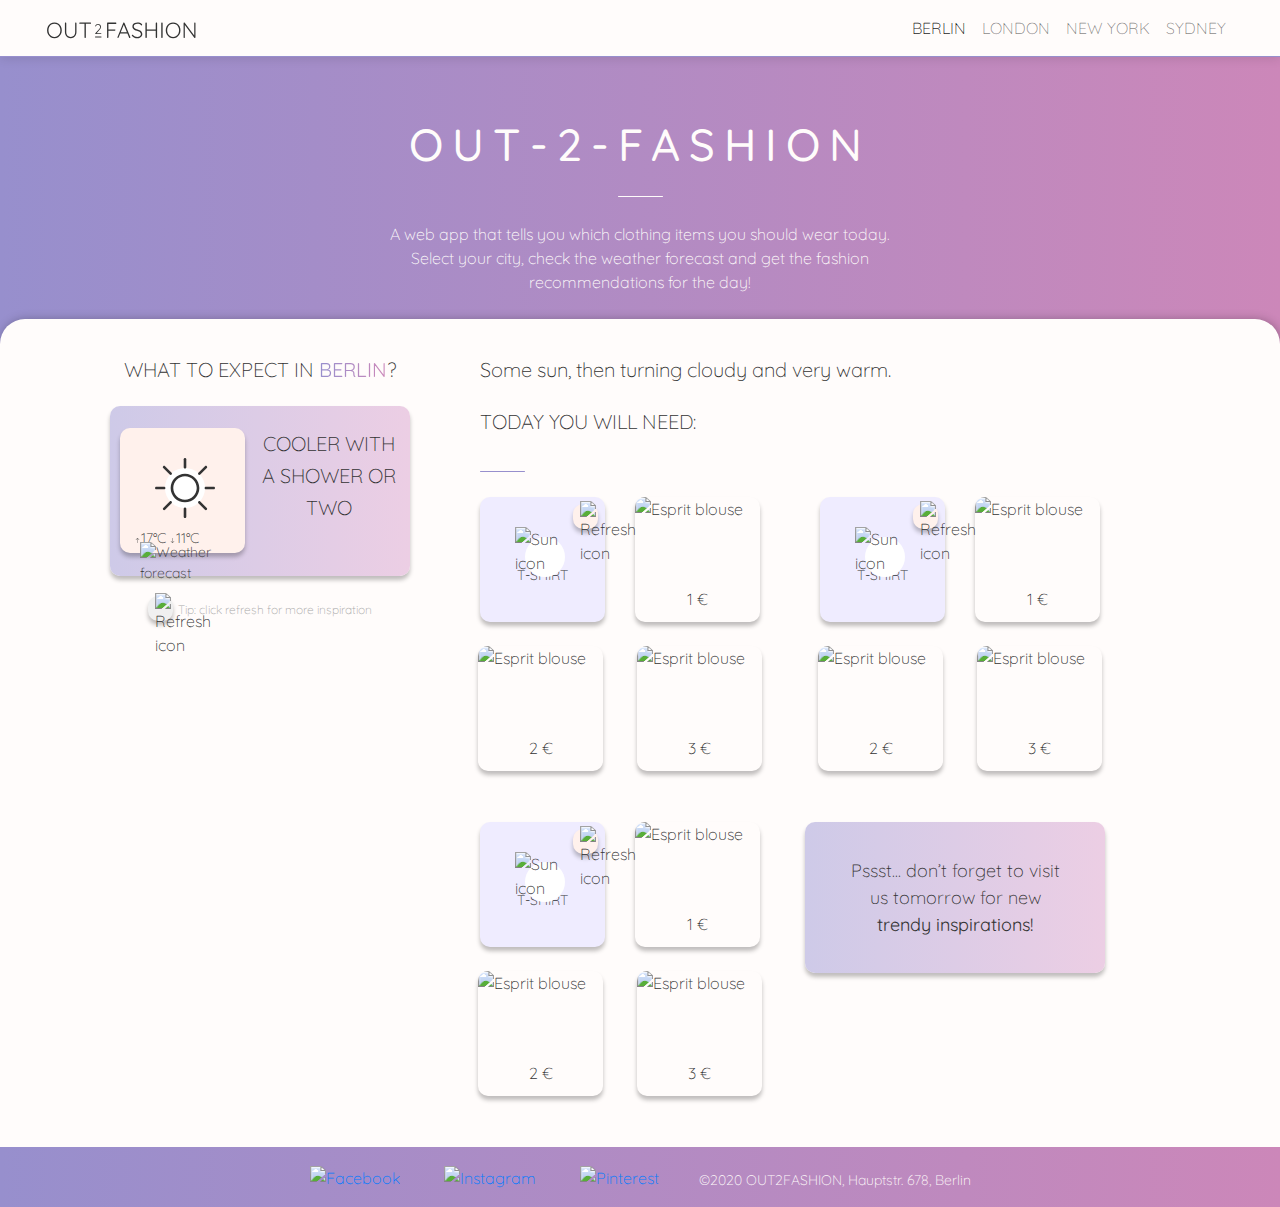
==== berlin.html @ 5ca4abe0 "Remove lines between recommended item boxes" ====
<!DOCTYPE html>
<html lang="en">

<head>
    <meta charset="UTF-8">
    <meta name="viewport" content="width=device-width, initial-scale=1.0">
    <meta http-equiv="X-UA-Compatible" content="ie=edge">

    <title>OUT2FASHION - Weather Clothing App</title>

    <link rel="stylesheet" href="https://stackpath.bootstrapcdn.com/bootstrap/4.4.1/css/bootstrap.min.css">
    <link href="assets/css/style.css" rel="stylesheet">

    <script src="https://ajax.googleapis.com/ajax/libs/jquery/3.4.1/jquery.min.js"></script>
    <script type="text/javascript" src="assets/js/search-api.js"></script>
</head>

<body>

<!-- Navigation -->
<nav class="navbar navbar-expand-lg navbar-light fixed-top" id="navbar">

    <a class="navbar-brand" href="index.html">
    <img src="assets/images/svg-logo.svg" alt="Logo image">
    </a>

    <button class="navbar-toggler" type="button" data-toggle="collapse" data-target="#navbarNav" aria-controls="navbarNav" aria-expanded="false" aria-label="Toggle navigation">
        <img src="assets/images/svg-burger-menu.svg" alt="Menu icon">
    </button>

    <div class="collapse navbar-collapse text-uppercase" id="navbarNav">
        <ul class="navbar-nav ml-auto">
            <li class="nav-item text-right active">
                <a class="nav-link" href="berlin.html">Berlin</a>
            </li>
            <li class="nav-item text-right">
                <a class="nav-link" href="#">London</a>
            </li>
            <li class="nav-item text-right">
                <a class="nav-link" href="#">New York</a>
            </li>
            <li class="nav-item text-right">
                <a class="nav-link" href="#">Sydney</a>
            </li>
        </ul>
    </div>

</nav>
<!-- Navigation -->

<!-- Header -->
<header class="container-fluid text-center" id="header">
    <div class="row">
        <div class="col header-content">
            <h1 id="header-title" class="text-uppercase">Out-2-Fashion</h1>
            <div class="line light">
            </div>
            <p class="header-paragraph">A web app that tells you which clothing items you should wear today. 
                Select your city, check the weather forecast and get the fashion recommendations for the day!
            </p>
        </div>
    </div>
  </header>
<!-- Header -->

<!-- Main content -->
<section class="container-fluid" id="section-content">
    <div class="container">
        <div class="row">


            <div class="col-lg-4" id="content-weather-summary">

                <div class="content-box">

                    <div class="content-row">
                        <h2 class="h2-heading text-uppercase text-center">What to expect in <span class="city-name">Berlin</span>?</h2>
                    </div>

                    <div class="content-row">
                        <div class="content-forecast radius shadow-main">
                            <div class="forecast-summary">

                                <div class="square weather forecast-square radius shadow-main">
                                
                                    <!-- weather icon content combined -->
                                    <div class="weather-icon">
                                        <div class="circle">
                                            <img src="assets/images/weather-icons/svg-icon-weather-sun.svg" class="weather-clothes-icon-hp icon-active" alt="Sun icon">
                                        </div>
                                    </div>
                                    <!--  -->

                                    <p class="forecast-text">
                                        <img src="assets/images/svg-icon-arrow-up.svg" class="arrow-icon" alt="Arrow up">
                                        <span class="max-temperature">17</span>°C
                                        <img src="assets/images/svg-icon-arrow-down.svg" class="arrow-icon" alt="Arrow down">
                                        <span class="min-temperature">11</span>°C
                                        <img src="assets/images/weather-icons/svg-icon-weather-rain.svg" class="supporting-weather-icon-img" alt="Weather forecast">
                                    </p>
                                </div>

                            </div>

                            <div class="forecast-title">
                                <h2 class="short-phrase h2-heading text-uppercase text-center">Cooler with a shower or two</h2>
                            </div>

                        </div>
                    </div>

                    <div class="content-row">
                        <div class="tip-div">
                            <div class="tip-box radius shadow-main float-left">
                                <img src="assets/images/svg-icon-refresh.svg" alt="Refresh icon" class="refresh-icon">
                            </div>
                            <p class="float-left">Tip: click refresh for more inspiration</p>
                        </div>
                    </div>

                </div>

            </div>





            <div class="col-lg-8" id="content-recommendations-clothes">
                <!-- intro -->
                <div class="content-row float-left class-ml-15">
                    <h2 class="long-phrase h2-heading">Some sun, then turning cloudy and very warm.</h2>
                    <h2 class="h2-heading text-uppercase">Today you will need:</h2>
                    <div class="line dark float-left">
                    </div>
                </div>


                    <div class="row float-left">
                        <div class="col-lg-6 column-1">

                            <!-- first recommendation item square -->
                            <div class="recommended-item-box class-mb-15">

                                <div class="content-row">

                                    <div class="square recommended-item-square radius shadow-main class-mr-15">
                                        <div class="clothes-icon">
                                            <div class="refresh-square radius shadow-main float-right">
                                                <img src="assets/images/svg-icon-refresh.svg" alt="Refresh icon" class="refresh-icon">
                                            </div>
                                            <div class="circle">
                                                <img src="assets/images/clothes-icons/svg-icon-clothes-tshirt.svg" class="weather-clothes-icon-hp icon-active" alt="Sun icon">
                                            </div>
                                        </div>
                                        <p class="item-text text-center">
                                            <span class="item-name text-uppercase">T-shirt</span>
                                        </p>
                                    </div>

                                    <div class="clothes-square class-ml-15">
                                        <img src="assets/images/img-clothes-hp-2-blouse.png"  class="square radius shadow-main" alt="Esprit blouse">
                                        <p class="price-hp text-center radius-small"><span class="price-tag">1 €</span></p>
                                    </div>

                                </div>

                                <div class="content-row">

                                    <div class="clothes-square class-mr-15">
                                        <img src="assets/images/img-clothes-hp-2-blouse.png"  class="square radius shadow-main" alt="Esprit blouse">
                                        <p class="price-hp text-center radius-small"><span class="price-tag">2 €</span></p>
                                    </div>

                                    <div class="clothes-square class-ml-15">
                                        <img src="assets/images/img-clothes-hp-2-blouse.png"  class="square radius shadow-main" alt="Esprit blouse">
                                        <p class="price-hp text-center radius-small"><span class="price-tag">3 €</span></p>
                                    </div>
                                    
                                </div>

                                <!-- <div class="content-row">
                                    <div class="line dark">
                                    </div>
                                </div> -->

                            </div>

                            <!-- second recommendation item square -->
                            <div class="recommended-item-box class-mb-15">

                                <div class="content-row">

                                    <div class="square recommended-item-square radius shadow-main class-mr-15">
                                        <div class="clothes-icon">
                                            <div class="refresh-square radius shadow-main float-right">
                                                <img src="assets/images/svg-icon-refresh.svg" alt="Refresh icon" class="refresh-icon">
                                            </div>
                                            <div class="circle">
                                                <img src="assets/images/clothes-icons/svg-icon-clothes-tshirt.svg" class="weather-clothes-icon-hp icon-active" alt="Sun icon">
                                            </div>
                                        </div>
                                        <p class="item-text text-center">
                                            <span class="item-name text-uppercase">T-shirt</span>
                                        </p>
                                    </div>

                                    <div class="clothes-square class-ml-15">
                                        <img src="assets/images/img-clothes-hp-2-blouse.png"  class="square radius shadow-main" alt="Esprit blouse">
                                        <p class="price-hp text-center radius-small"><span class="price-tag">1 €</span></p>
                                    </div>

                                </div>

                                <div class="content-row">

                                    <div class="clothes-square class-mr-15">
                                        <img src="assets/images/img-clothes-hp-2-blouse.png"  class="square radius shadow-main" alt="Esprit blouse">
                                        <p class="price-hp text-center radius-small"><span class="price-tag">2 €</span></p>
                                    </div>

                                    <div class="clothes-square class-ml-15">
                                        <img src="assets/images/img-clothes-hp-2-blouse.png"  class="square radius shadow-main" alt="Esprit blouse">
                                        <p class="price-hp text-center radius-small"><span class="price-tag">3 €</span></p>
                                    </div>
                                    
                                </div>

                                <!-- <div class="content-row">
                                    <div class="line dark">
                                    </div>
                                </div> -->
                                
                            </div>
                        </div>


                        <div class="col-lg-6 column-2">

                            <!-- third recommendation item square -->
                            <div class="recommended-item-box class-mb-15">

                                <div class="content-row">

                                    <div class="square recommended-item-square radius shadow-main class-mr-15">
                                        <div class="clothes-icon">
                                            <div class="refresh-square radius shadow-main float-right">
                                                <img src="assets/images/svg-icon-refresh.svg" alt="Refresh icon" class="refresh-icon">
                                            </div>
                                            <div class="circle">
                                                <img src="assets/images/clothes-icons/svg-icon-clothes-tshirt.svg" class="weather-clothes-icon-hp icon-active" alt="Sun icon">
                                            </div>
                                        </div>
                                        <p class="item-text text-center">
                                            <span class="item-name text-uppercase">T-shirt</span>
                                        </p>
                                    </div>

                                    <div class="clothes-square class-ml-15">
                                        <img src="assets/images/img-clothes-hp-2-blouse.png"  class="square radius shadow-main" alt="Esprit blouse">
                                        <p class="price-hp text-center radius-small"><span class="price-tag">1 €</span></p>
                                    </div>

                                </div>

                                <div class="content-row">

                                    <div class="clothes-square class-mr-15">
                                        <img src="assets/images/img-clothes-hp-2-blouse.png"  class="square radius shadow-main" alt="Esprit blouse">
                                        <p class="price-hp text-center radius-small"><span class="price-tag">2 €</span></p>
                                    </div>

                                    <div class="clothes-square class-ml-15">
                                        <img src="assets/images/img-clothes-hp-2-blouse.png"  class="square radius shadow-main" alt="Esprit blouse">
                                        <p class="price-hp text-center radius-small"><span class="price-tag">3 €</span></p>
                                    </div>
                                    
                                </div>

                                <!-- <div class="content-row">
                                    <div class="line dark">
                                    </div>
                                </div> -->
                                
                            </div>

                            <!-- last element -->
                            <div class="last-box shadow-main radius">
                                <p class="text-center">Pssst... don’t forget to visit us tomorrow for new <span class="regular-weight">trendy inspirations!</span></p>
                            </div>
                        </div>
                    </div>


            </div>
        </div>
    </div>
</section>
<!-- Main content -->



<!-- Footer -->
<footer>
    <div id="footer-content">
        <div class="social-icons">
            <a href="https://www.facebook.com" target="_blank">
                <img src="assets/images/social-icons/svg-icon-facebook.svg" alt="Facebook">
            </a>
            <a href="https://www.instagram.com" target="_blank">
                <img src="assets/images/social-icons/svg-icon-instagram.svg" alt="Instagram">
            </a>
            <a href="https://www.pinterest.com" target="_blank">
                <img src="assets/images/social-icons/svg-icon-pinterest.svg" alt="Pinterest">
            </a>
        </div>
        <div class="copyrights">
            <p>
            ©2020 OUT2FASHION, Hauptstr. 678, Berlin
            </p>
        </div>
    </div>
</footer>
<!-- Footer -->








<!-- Bootstrap JavaScript -->
<script src="https://code.jquery.com/jquery-3.4.1.slim.min.js"></script>
<script src="https://cdnjs.cloudflare.com/ajax/libs/popper.js/1.16.0/umd/popper.min.js"></script>
<script src="https://stackpath.bootstrapcdn.com/bootstrap/4.4.1/js/bootstrap.min.js"></script>
<script src="assets/js/script.js"></script>

</body>
</html>
---- assets/css/style.css ----
@import url('https://fonts.googleapis.com/css2?family=Quicksand:wght@300;400&display=swap');

body {
    font-family: "Quicksand", sans-serif;
    font-size: 16px;
    font-weight: 300;
    color: #333333;

    /* help from https://cssgradient.io/ */
    background: rgb(151, 143, 205);
    background: linear-gradient(90deg, rgba(151,143,205,1) 0%, rgba(204,135,185,1) 100%);
}




/* Navigation */
#navbar {
    background-color: #FFFCFB;
    border-bottom: 1px solid #978FCD;
    box-shadow: 0px 2px 10px rgba(0, 0, 0, 0.1);
}

#navbarNav {
    padding: 0;
    padding-right: 30px;
    background-color: #FFFCFB;
}

.navbar-brand {
    padding: 0;
    margin-left: 30px;
}

.navbar-toggler {
    border: none;
    padding: 0;
    margin-right: 30px;
}

@media (max-width: 991px) {
    .navbar-toggler {
        margin-right: 25px;
    }
    .navbar-brand {
        margin-left: 25px;
    }
    #content-recommendations-preview {
        margin-bottom: 30px;
    }
}

/* Navigation */



/* Header */

.header-content {
    margin-top: 13vh;
}

#header-title {
    font-family: "Quicksand", sans-serif;
    font-size: 45px;
    letter-spacing: 9px;
    color: #FFFCFB;
}

.header-paragraph {
    color: #FFFCFB;
    max-width: 500px;
    display: block;
    padding-bottom: 25px;
    margin: 0 auto;
}

#search-api-form {
    margin-top: 40px;
}

#search-label {
    font-size: 14px;
    width: 220px;
    background-color: #FFF1EC;
    padding: 12px 18px;
    border: 1px solid #978FCD;
    /* border-top-left-radius: 3px;
    border-bottom-left-radius: 3px; */
    border-radius: 3px 0 0 3px;
    max-height: 45px;
}

#search-api {
    /* remove space between 2 inline elements */
    display: inline-block;
    margin-left: -6px;

    border: 1px solid #978FCD;
    border-radius: 0 3px 3px 0;
    height: 45px;
    width: 360px;
    padding-left: 15px;
    outline: none;

    color: #333333;
    font-size: 14px;
    font-weight: 300;

    /* sort the uneven structure!! */
}

#search-api::placeholder {
    font-weight: 300;
    font-size: 14px;
    color: #9C9C9C;
}

/* after JS */
.loader {
    margin: 16px auto;
    width: 40px;
    height: 40px;
    background-image: url("../images/svg-loader.svg");
}

/* Header */





/* Main content */

#section-content {
    background-color: #FFFCFB;
    box-shadow: 1px 0px 10px rgba(0, 0, 0, 0.25);
    border-radius: 25px 25px 0px 0px;
}

.content-box {
    margin-top: 35px;
}

.content-row {
    width: fit-content;
    margin: 0 auto;
}

.class-ml-15 {
    margin-left: 15px;
}

.class-mr-15 {
    margin-right: 15px;
}

.class-mb-15 {
    margin-bottom: 15px;
}

.class-mt-15 {
    margin-top: 15px;
}


/* Shortcuts */

.city-content {
    width: 125px;
    float: left;
}

.city-content p {
    padding-top: 10px;
    font-size: 14px;
}

/* Shortcuts */

/* Additional content */
#content-additional-text {
    background: rgb(206,202,232);
    background: linear-gradient(90deg, rgba(206,202,232,1) 0%, rgba(236,206,228,1) 100%);
    width: 305px;
    border-radius: 10px;
    padding-top: 40px;
    padding-bottom: 40px;
}

#content-additional-text h2 {
    text-transform: uppercase;
    padding-left: 38px;
    padding-right: 38px;
}

.h2-heading {
    font-size: 20px;
    line-height: 160%;
    font-weight: 300;
}

#content-additional-text p {
    font-weight: 300;
    font-size: 16px;
    line-height: 140%;
    padding-left: 23px;
    padding-right: 23px;
}
/* Additional content */



/* Preview content */

.square-text-hp p {
    display: block;
    margin: 0 auto;
    padding-top: 5px;
    font-size: 14px;
    width: fit-content;
}

.square-text-hp {
    width: fit-content;
    margin: 0 auto;
}

.weather-square, .clothes-square {
    width: fit-content;
    display: inline-block;
}



/* Preview content */



/* Recommendations content */
#img-outfit {
    max-height: 297px;
}

.content-column {
    width: fit-content;
    float: left;
}

.clothes-hp img {
    width: 125px;
}

.clothes-hp > div:nth-of-type(2) {
    margin-top: 20px;
    margin-bottom: 0;
}

.recommendations-text p {
    display: block;
    margin: 0 auto;
    font-size: 14px;
    width: fit-content;
    position: relative;
    bottom: 10px;
}

.recommendations-text {
    width: fit-content;
    margin: 0 auto;
    display: block;
}

.recommendations-content {
    width: fit-content;
    margin: 0 auto;
}

/*Recommendations content */

/* Main content */





/* Footer */
footer{
    max-height: 70px;
    background: rgb(151,143,205);
    background: linear-gradient(90deg, rgba(151,143,205,1) 0%, rgba(204,135,185,1) 100%);
    color: #FFFCFB;
}

.social-icons a img {
    height: 20px;
}

.social-icons a {
    margin-right: 40px;
}

.social-icons {
    width: fit-content;
    float: left;
    position: relative;
    bottom: 5px;
}

.copyrights {
    width: fit-content;
    font-size: 14px;
    float: left;
}

@media (max-width: 460px) {
    .copyrights {
        float: none;
        margin-top: 15px;
    }

    .social-icons {
        float: none;
        margin: 0 auto;
    }

    .social-icons a {
        margin: 0 20px;
    }
}

#footer-content {
    padding-top: 22.5px;
    /* padding-bottom: 22.5px; */
    width: fit-content;
    margin: 0 auto;
}


/* Footer */





/* General styles and effects */

.square {
    height: 125px;
    width: 125px;
    display: inline-block;
}

.weather {
    background-color: #FFF1EC;
}

.clothes {
    background-color: #EFECFF;
}

.circle {
    border-radius: 50%;
    background-color: #FFFFFF;
    width: 40px;
    height: 40px;
    display: block;
    position: relative;
    left: 45px;
    top: 40px;
}

.weather-clothes-icon-hp {
    width: 60px;
    display: block;
    position: relative;
    left: 35px;
    bottom: 10px;
}

.shadow-main {
    box-shadow: 0px 4px 4px rgba(0, 0, 0, 0.25);
}

.shadow-clicked {
    box-shadow: inset 0px 2px 4px rgba(0, 0, 0, 0.25);
}

.radius {
    border-radius: 10px;
}

.line {
    width: 45px;
    height: 1px;
    border-radius: 3px;
    margin: 25px auto;
}

.light {
    background-color: #FFFCFB;
}

.dark {
    background-color: #978FCD;
}

.regular-weight {
    font-weight: 400;
}

.price-hp {
    background-color: rgba(255, 252, 251, 0.7);
    width: 70px;
    display: block;
    margin: 0 auto;
    position: relative;
    bottom: 35px;
}
/* General styles and effects */



@media (max-width: 345px) {
    .square {
        width: 100px;
        height: 100px;
    }

    .city-content, .clothes-hp img {
        width: 100px;
    }

    #img-outfit {
        max-height: 248px;
    }

    .circle {
        left: 30px;
        top: 30px;
    }

    .weather-clothes-icon-hp {
        width: 50px;
        left: 25px;
        bottom: 15px;
    }

    .price-hp {
        bottom: 30px;
    }
}





/* Berlin */

.content-forecast {
    width: 300px;
    height: 170px;
    background: rgb(206,202,232);
    background: linear-gradient(90deg, rgba(206,202,232,1) 0%, rgba(236,206,228,1) 100%);
    padding: 0;
}

.forecast-summary {
    margin-top: 20px;
}

.forecast-square {
    /* background-color: #FFF1EC; */
    margin: 22px 0 0 10px;
    float: left;
}

.recommended-item-square {
    background-color: #EFECFF;
    /* margin: 22px 0 0 10px; */
    float: left;
}

.forecast-title {
    float: left;
    margin-top: 22px;
    max-width: 157px;
}

.short-phrase {
    padding-left: 10px;
}

.long-phrase {
    margin: 35px 0 20px 0;
}

.city-name {
    font-weight: 400;
    background: -webkit-linear-gradient(left, #978FCD, #CC87B9);
    -webkit-background-clip: text;
    -webkit-text-fill-color: transparent;
}

#recommendations .line-row-left .line {
    margin: 20px 0 40px 15px;
}

.tip-div {
    margin-top: 20px;
}

.tip-div p {
    font-size: 12px;
    margin-left: 5px;
    margin-top: 5px;
    color: #A8A8A8;
}

.tip-box {
    width: 25px;
    height: 25px;
    background-color: #F0F0F0;
}

.refresh-square {
    width: 25px;
    height: 25px;
    background-color: #FFF1EC;
    position: relative;
    right: 7px;
    top: 7px;
}

.feature-clothes .refresh-square {
    background-color: #F0F0F0;
}

.refresh-icon {
    margin-left: 7px;
    margin-top: -3px;
}

.icon-active {
    /* based on .weather-clothes-icon-hp */
    left: -10px;
}

.forecast-text {
    font-size: 14px;
    position: relative;
    top: 60px;
    left: 15px;
}

.supporting-weather-icon-img {
    width: 20px;
    margin-left: 5px;
    margin-top: -7px;
}

.arrow-icon {
    margin-right: -3px;
    margin-bottom: -2px;
}

.item-text {
    margin-top: 28px;
    font-size: 14px;
}

.last-box{
    background: rgb(206,202,232);
    background: linear-gradient(90deg, rgba(206,202,232,1) 0%, rgba(236,206,228,1) 100%);
    width: 300px;
}

.last-box p {
    width: 225px;
    margin: 0 auto;
    padding: 35px 0;
    font-size: 18px;
}

.recommended-item-box {
    width: 310px;
    height: 310px;
}

.price {
    background-color: rgba(255, 252, 251, 0.7);
    width: 70px;
    display: block;
    margin: 0 auto;
    position: relative;
    top: 90px;
}

/* Berlin */
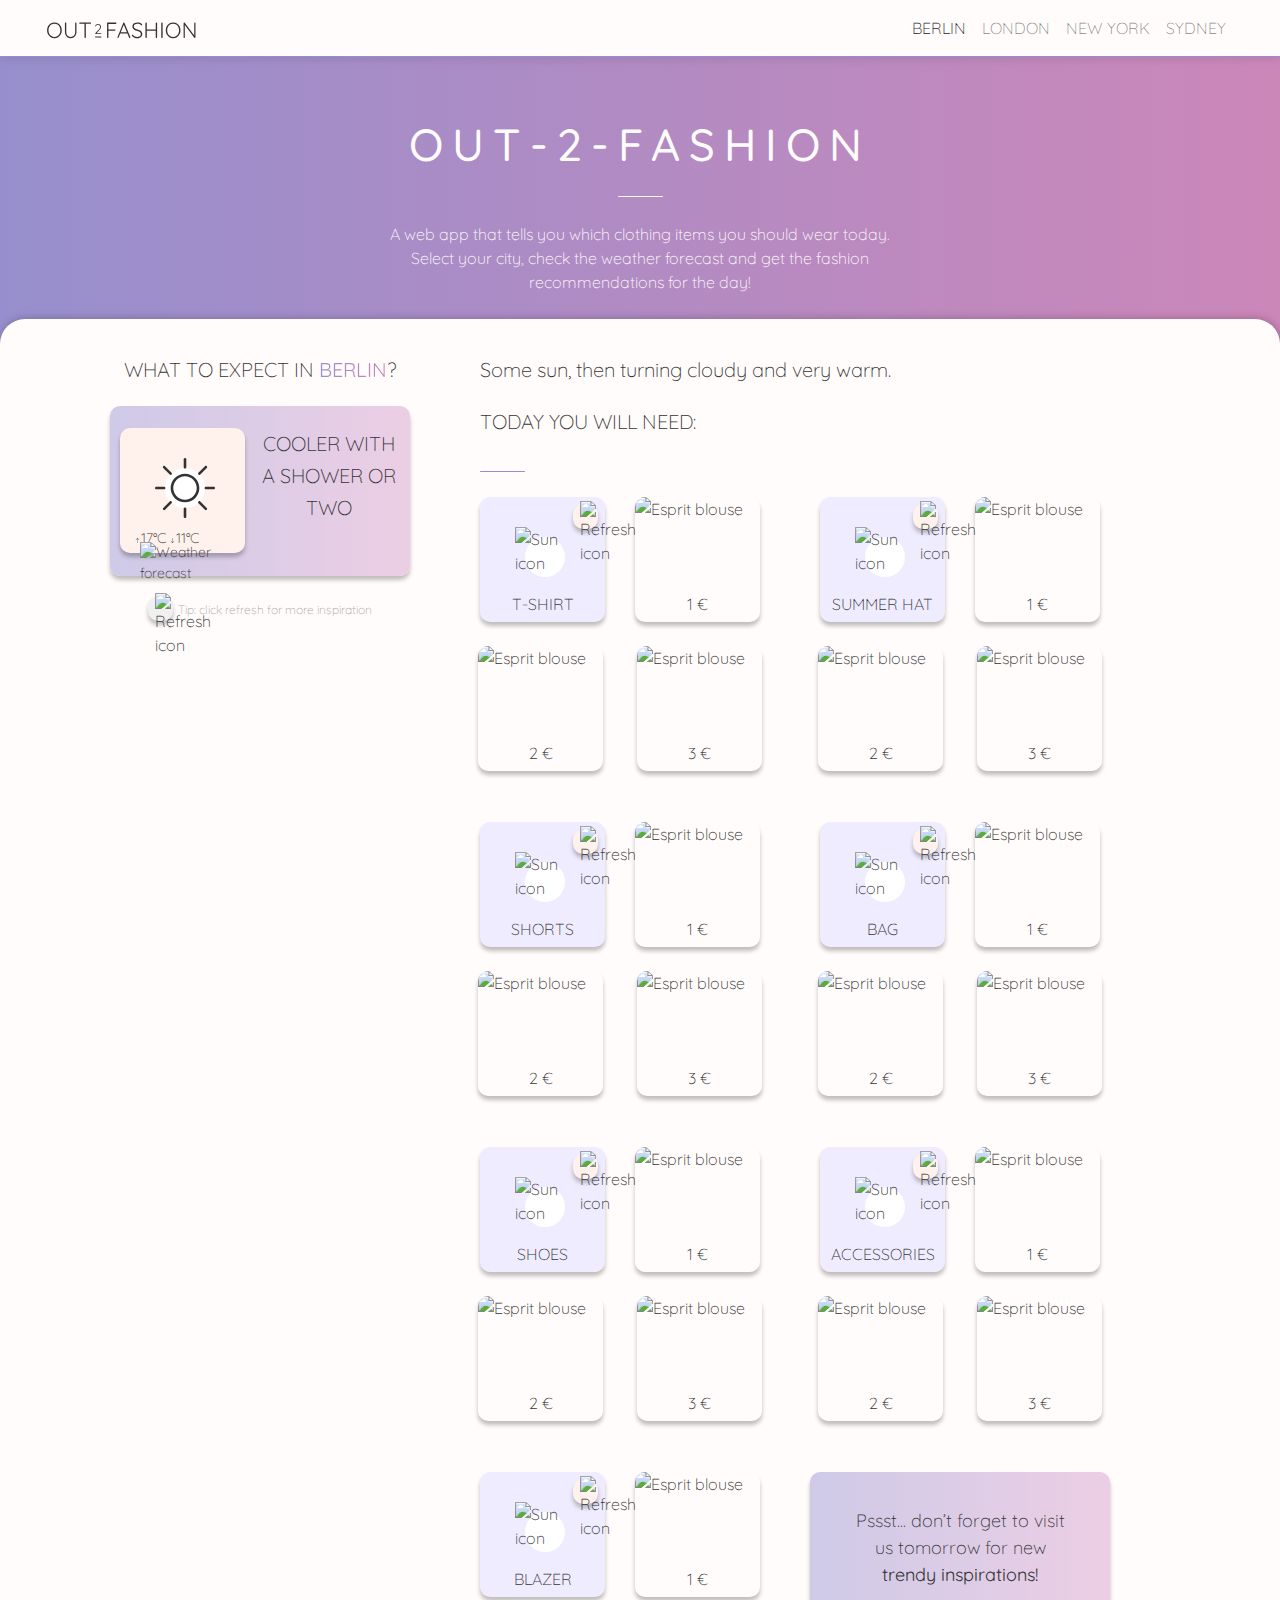
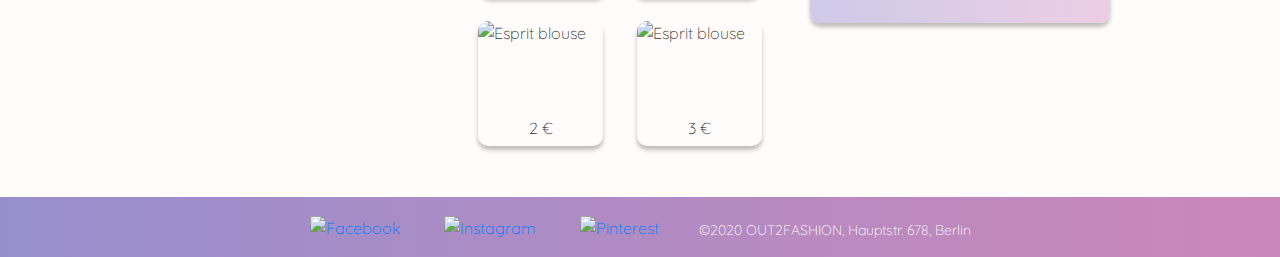
==== commit 1416fd5d: "Rearrange recommended items order" ====
--- a/berlin.html
+++ b/berlin.html
@@ -127,6 +127,7 @@
 
 
             <div class="col-lg-8" id="content-recommendations-clothes">
+            
                 <!-- intro -->
                 <div class="content-row float-left class-ml-15">
                     <h2 class="long-phrase h2-heading">Some sun, then turning cloudy and very warm.</h2>
@@ -139,8 +140,8 @@
                     <div class="row float-left">
                         <div class="col-lg-6 column-1">
 
-                            <!-- first recommendation item square -->
-                            <div class="recommended-item-box class-mb-15">
+                            <!-- first recommendation item square TOP -->
+                            <div class="recommended-item-box class-mb-15 content-row">
 
                                 <div class="content-row">
 
@@ -186,73 +187,263 @@
 
                             </div>
 
-                            <!-- second recommendation item square -->
-                            <div class="recommended-item-box class-mb-15">
-
-                                <div class="content-row">
-
-                                    <div class="square recommended-item-square radius shadow-main class-mr-15">
-                                        <div class="clothes-icon">
-                                            <div class="refresh-square radius shadow-main float-right">
-                                                <img src="assets/images/svg-icon-refresh.svg" alt="Refresh icon" class="refresh-icon">
-                                            </div>
-                                            <div class="circle">
-                                                <img src="assets/images/clothes-icons/svg-icon-clothes-tshirt.svg" class="weather-clothes-icon-hp icon-active" alt="Sun icon">
-                                            </div>
-                                        </div>
-                                        <p class="item-text text-center">
-                                            <span class="item-name text-uppercase">T-shirt</span>
-                                        </p>
-                                    </div>
-
-                                    <div class="clothes-square class-ml-15">
-                                        <img src="assets/images/img-clothes-hp-2-blouse.png"  class="square radius shadow-main" alt="Esprit blouse">
-                                        <p class="price-hp text-center radius-small"><span class="price-tag">1 €</span></p>
-                                    </div>
-
-                                </div>
-
-                                <div class="content-row">
-
-                                    <div class="clothes-square class-mr-15">
-                                        <img src="assets/images/img-clothes-hp-2-blouse.png"  class="square radius shadow-main" alt="Esprit blouse">
-                                        <p class="price-hp text-center radius-small"><span class="price-tag">2 €</span></p>
-                                    </div>
-
-                                    <div class="clothes-square class-ml-15">
-                                        <img src="assets/images/img-clothes-hp-2-blouse.png"  class="square radius shadow-main" alt="Esprit blouse">
-                                        <p class="price-hp text-center radius-small"><span class="price-tag">3 €</span></p>
-                                    </div>
-                                    
-                                </div>
-
-                                <!-- <div class="content-row">
-                                    <div class="line dark">
-                                    </div>
-                                </div> -->
-                                
-                            </div>
+                            <!-- second recommendation item square BOTTOM-->
+                            <div class="recommended-item-box class-mb-15 content-row">
+
+                                <div class="content-row">
+
+                                    <div class="square recommended-item-square radius shadow-main class-mr-15">
+                                        <div class="clothes-icon">
+                                            <div class="refresh-square radius shadow-main float-right">
+                                                <img src="assets/images/svg-icon-refresh.svg" alt="Refresh icon" class="refresh-icon">
+                                            </div>
+                                            <div class="circle">
+                                                <img src="assets/images/clothes-icons/svg-icon-clothes-shorts.svg" class="weather-clothes-icon-hp icon-active" alt="Sun icon">
+                                            </div>
+                                        </div>
+                                        <p class="item-text text-center">
+                                            <span class="item-name text-uppercase">Shorts</span>
+                                        </p>
+                                    </div>
+
+                                    <div class="clothes-square class-ml-15">
+                                        <img src="assets/images/img-clothes-hp-2-blouse.png"  class="square radius shadow-main" alt="Esprit blouse">
+                                        <p class="price-hp text-center radius-small"><span class="price-tag">1 €</span></p>
+                                    </div>
+
+                                </div>
+
+                                <div class="content-row">
+
+                                    <div class="clothes-square class-mr-15">
+                                        <img src="assets/images/img-clothes-hp-2-blouse.png"  class="square radius shadow-main" alt="Esprit blouse">
+                                        <p class="price-hp text-center radius-small"><span class="price-tag">2 €</span></p>
+                                    </div>
+
+                                    <div class="clothes-square class-ml-15">
+                                        <img src="assets/images/img-clothes-hp-2-blouse.png"  class="square radius shadow-main" alt="Esprit blouse">
+                                        <p class="price-hp text-center radius-small"><span class="price-tag">3 €</span></p>
+                                    </div>
+                                    
+                                </div>
+
+                                <!-- <div class="content-row">
+                                    <div class="line dark">
+                                    </div>
+                                </div> -->
+                                
+                            </div>
+                            
+                            <!-- third recommendation item square FOOTWEAR-->
+                            <div class="recommended-item-box class-mb-15 content-row">
+
+                                <div class="content-row">
+
+                                    <div class="square recommended-item-square radius shadow-main class-mr-15">
+                                        <div class="clothes-icon">
+                                            <div class="refresh-square radius shadow-main float-right">
+                                                <img src="assets/images/svg-icon-refresh.svg" alt="Refresh icon" class="refresh-icon">
+                                            </div>
+                                            <div class="circle">
+                                                <img src="assets/images/clothes-icons/svg-icon-clothes-shoe.svg" class="weather-clothes-icon-hp icon-active" alt="Sun icon">
+                                            </div>
+                                        </div>
+                                        <p class="item-text text-center">
+                                            <span class="item-name text-uppercase">Shoes</span>
+                                        </p>
+                                    </div>
+
+                                    <div class="clothes-square class-ml-15">
+                                        <img src="assets/images/img-clothes-hp-2-blouse.png"  class="square radius shadow-main" alt="Esprit blouse">
+                                        <p class="price-hp text-center radius-small"><span class="price-tag">1 €</span></p>
+                                    </div>
+
+                                </div>
+
+                                <div class="content-row">
+
+                                    <div class="clothes-square class-mr-15">
+                                        <img src="assets/images/img-clothes-hp-2-blouse.png"  class="square radius shadow-main" alt="Esprit blouse">
+                                        <p class="price-hp text-center radius-small"><span class="price-tag">2 €</span></p>
+                                    </div>
+
+                                    <div class="clothes-square class-ml-15">
+                                        <img src="assets/images/img-clothes-hp-2-blouse.png"  class="square radius shadow-main" alt="Esprit blouse">
+                                        <p class="price-hp text-center radius-small"><span class="price-tag">3 €</span></p>
+                                    </div>
+                                    
+                                </div>
+
+                                <!-- <div class="content-row">
+                                    <div class="line dark">
+                                    </div>
+                                </div> -->
+                                
+                            </div>
+
+                            <!-- fourth recommendation item square JACKETS/BLAZERS-->
+                            <div class="recommended-item-box class-mb-15 content-row">
+
+                                <div class="content-row">
+
+                                    <div class="square recommended-item-square radius shadow-main class-mr-15">
+                                        <div class="clothes-icon">
+                                            <div class="refresh-square radius shadow-main float-right">
+                                                <img src="assets/images/svg-icon-refresh.svg" alt="Refresh icon" class="refresh-icon">
+                                            </div>
+                                            <div class="circle">
+                                                <img src="assets/images/clothes-icons/svg-icon-clothes-cardigan.svg" class="weather-clothes-icon-hp icon-active" alt="Sun icon">
+                                            </div>
+                                        </div>
+                                        <p class="item-text text-center">
+                                            <span class="item-name text-uppercase">Blazer</span>
+                                        </p>
+                                    </div>
+
+                                    <div class="clothes-square class-ml-15">
+                                        <img src="assets/images/img-clothes-hp-2-blouse.png"  class="square radius shadow-main" alt="Esprit blouse">
+                                        <p class="price-hp text-center radius-small"><span class="price-tag">1 €</span></p>
+                                    </div>
+
+                                </div>
+
+                                <div class="content-row">
+
+                                    <div class="clothes-square class-mr-15">
+                                        <img src="assets/images/img-clothes-hp-2-blouse.png"  class="square radius shadow-main" alt="Esprit blouse">
+                                        <p class="price-hp text-center radius-small"><span class="price-tag">2 €</span></p>
+                                    </div>
+
+                                    <div class="clothes-square class-ml-15">
+                                        <img src="assets/images/img-clothes-hp-2-blouse.png"  class="square radius shadow-main" alt="Esprit blouse">
+                                        <p class="price-hp text-center radius-small"><span class="price-tag">3 €</span></p>
+                                    </div>
+                                    
+                                </div>
+
+                                <!-- <div class="content-row">
+                                    <div class="line dark">
+                                    </div>
+                                </div> -->
+                                
+                            </div>
+
+
                         </div>
 
 
                         <div class="col-lg-6 column-2">
 
-                            <!-- third recommendation item square -->
-                            <div class="recommended-item-box class-mb-15">
-
-                                <div class="content-row">
-
-                                    <div class="square recommended-item-square radius shadow-main class-mr-15">
-                                        <div class="clothes-icon">
-                                            <div class="refresh-square radius shadow-main float-right">
-                                                <img src="assets/images/svg-icon-refresh.svg" alt="Refresh icon" class="refresh-icon">
-                                            </div>
-                                            <div class="circle">
-                                                <img src="assets/images/clothes-icons/svg-icon-clothes-tshirt.svg" class="weather-clothes-icon-hp icon-active" alt="Sun icon">
-                                            </div>
-                                        </div>
-                                        <p class="item-text text-center">
-                                            <span class="item-name text-uppercase">T-shirt</span>
+                            <!-- fifth recommendation item square UMBRELLA/SUMMER-HATS/WINTER-ACCESSORIES-->
+                            <div class="recommended-item-box class-mb-15 content-row">
+
+                                <div class="content-row">
+
+                                    <div class="square recommended-item-square radius shadow-main class-mr-15">
+                                        <div class="clothes-icon">
+                                            <div class="refresh-square radius shadow-main float-right">
+                                                <img src="assets/images/svg-icon-refresh.svg" alt="Refresh icon" class="refresh-icon">
+                                            </div>
+                                            <div class="circle">
+                                                <img src="assets/images/clothes-icons/svg-icon-clothes-hat.svg" class="weather-clothes-icon-hp icon-active" alt="Sun icon">
+                                            </div>
+                                        </div>
+                                        <p class="item-text text-center">
+                                            <span class="item-name text-uppercase">Summer hat</span>
+                                        </p>
+                                    </div>
+
+                                    <div class="clothes-square class-ml-15">
+                                        <img src="assets/images/img-clothes-hp-2-blouse.png"  class="square radius shadow-main" alt="Esprit blouse">
+                                        <p class="price-hp text-center radius-small"><span class="price-tag">1 €</span></p>
+                                    </div>
+
+                                </div>
+
+                                <div class="content-row">
+
+                                    <div class="clothes-square class-mr-15">
+                                        <img src="assets/images/img-clothes-hp-2-blouse.png"  class="square radius shadow-main" alt="Esprit blouse">
+                                        <p class="price-hp text-center radius-small"><span class="price-tag">2 €</span></p>
+                                    </div>
+
+                                    <div class="clothes-square class-ml-15">
+                                        <img src="assets/images/img-clothes-hp-2-blouse.png"  class="square radius shadow-main" alt="Esprit blouse">
+                                        <p class="price-hp text-center radius-small"><span class="price-tag">3 €</span></p>
+                                    </div>
+                                    
+                                </div>
+
+                                <!-- <div class="content-row">
+                                    <div class="line dark">
+                                    </div>
+                                </div> -->
+                                
+                            </div>
+
+                            <!-- sixth recommendation item square BAG-->
+                            <div class="recommended-item-box class-mb-15 content-row">
+
+                                <div class="content-row">
+
+                                    <div class="square recommended-item-square radius shadow-main class-mr-15">
+                                        <div class="clothes-icon">
+                                            <div class="refresh-square radius shadow-main float-right">
+                                                <img src="assets/images/svg-icon-refresh.svg" alt="Refresh icon" class="refresh-icon">
+                                            </div>
+                                            <div class="circle">
+                                                <img src="assets/images/clothes-icons/svg-icon-clothes-bag.svg" class="weather-clothes-icon-hp icon-active" alt="Sun icon">
+                                            </div>
+                                        </div>
+                                        <p class="item-text text-center">
+                                            <span class="item-name text-uppercase">Bag</span>
+                                        </p>
+                                    </div>
+
+                                    <div class="clothes-square class-ml-15">
+                                        <img src="assets/images/img-clothes-hp-2-blouse.png"  class="square radius shadow-main" alt="Esprit blouse">
+                                        <p class="price-hp text-center radius-small"><span class="price-tag">1 €</span></p>
+                                    </div>
+
+                                </div>
+
+                                <div class="content-row">
+
+                                    <div class="clothes-square class-mr-15">
+                                        <img src="assets/images/img-clothes-hp-2-blouse.png"  class="square radius shadow-main" alt="Esprit blouse">
+                                        <p class="price-hp text-center radius-small"><span class="price-tag">2 €</span></p>
+                                    </div>
+
+                                    <div class="clothes-square class-ml-15">
+                                        <img src="assets/images/img-clothes-hp-2-blouse.png"  class="square radius shadow-main" alt="Esprit blouse">
+                                        <p class="price-hp text-center radius-small"><span class="price-tag">3 €</span></p>
+                                    </div>
+                                    
+                                </div>
+
+                                <!-- <div class="content-row">
+                                    <div class="line dark">
+                                    </div>
+                                </div> -->
+                                
+                            </div>
+
+                            <!-- seventh recommendation item square ACCESSORIES-->
+                            <div class="recommended-item-box class-mb-15 content-row">
+
+                                <div class="content-row">
+
+                                    <div class="square recommended-item-square radius shadow-main class-mr-15">
+                                        <div class="clothes-icon">
+                                            <div class="refresh-square radius shadow-main float-right">
+                                                <img src="assets/images/svg-icon-refresh.svg" alt="Refresh icon" class="refresh-icon">
+                                            </div>
+                                            <div class="circle">
+                                                <img src="assets/images/clothes-icons/svg-icon-clothes-accessories.svg" class="weather-clothes-icon-hp icon-active" alt="Sun icon">
+                                            </div>
+                                        </div>
+                                        <p class="item-text text-center">
+                                            <span class="item-name text-uppercase">Accessories</span>
                                         </p>
                                     </div>
 
@@ -285,7 +476,7 @@
                             </div>
 
                             <!-- last element -->
-                            <div class="last-box shadow-main radius">
+                            <div class="content-row last-box shadow-main radius">
                                 <p class="text-center">Pssst... don’t forget to visit us tomorrow for new <span class="regular-weight">trendy inspirations!</span></p>
                             </div>
                         </div>
--- a/assets/css/style.css
+++ b/assets/css/style.css
@@ -390,6 +390,10 @@
     border-radius: 10px;
 }
 
+.radius-small {
+    border-radius: 5px;
+}
+
 .line {
     width: 45px;
     height: 1px;
@@ -415,7 +419,8 @@
     display: block;
     margin: 0 auto;
     position: relative;
-    bottom: 35px;
+    bottom: 30px;
+
 }
 /* General styles and effects */
 
@@ -565,14 +570,16 @@
 }
 
 .item-text {
-    margin-top: 28px;
-    font-size: 14px;
+    position: relative;
+    top: 55px;
 }
 
 .last-box{
     background: rgb(206,202,232);
     background: linear-gradient(90deg, rgba(206,202,232,1) 0%, rgba(236,206,228,1) 100%);
     width: 300px;
+    /* give some space on DSK */
+    /* margin-top: 30%; */
 }
 
 .last-box p {
@@ -587,13 +594,24 @@
     height: 310px;
 }
 
-.price {
-    background-color: rgba(255, 252, 251, 0.7);
-    width: 70px;
-    display: block;
-    margin: 0 auto;
-    position: relative;
-    top: 90px;
+@media (max-width: 991px) {
+    #content-recommendations-clothes .content-row {
+        float: none!important;
+        margin-left: auto;
+        margin-right: auto;
+    }
+
+    #content-recommendations-clothes .row {
+        float: none!important;
+    }
+
+    #content-recommendations-clothes .h2-heading {
+        text-align: center;
+    }
+
+    #content-recommendations-clothes .line {
+        float: none!important;
+    }
 }
 
 /* Berlin */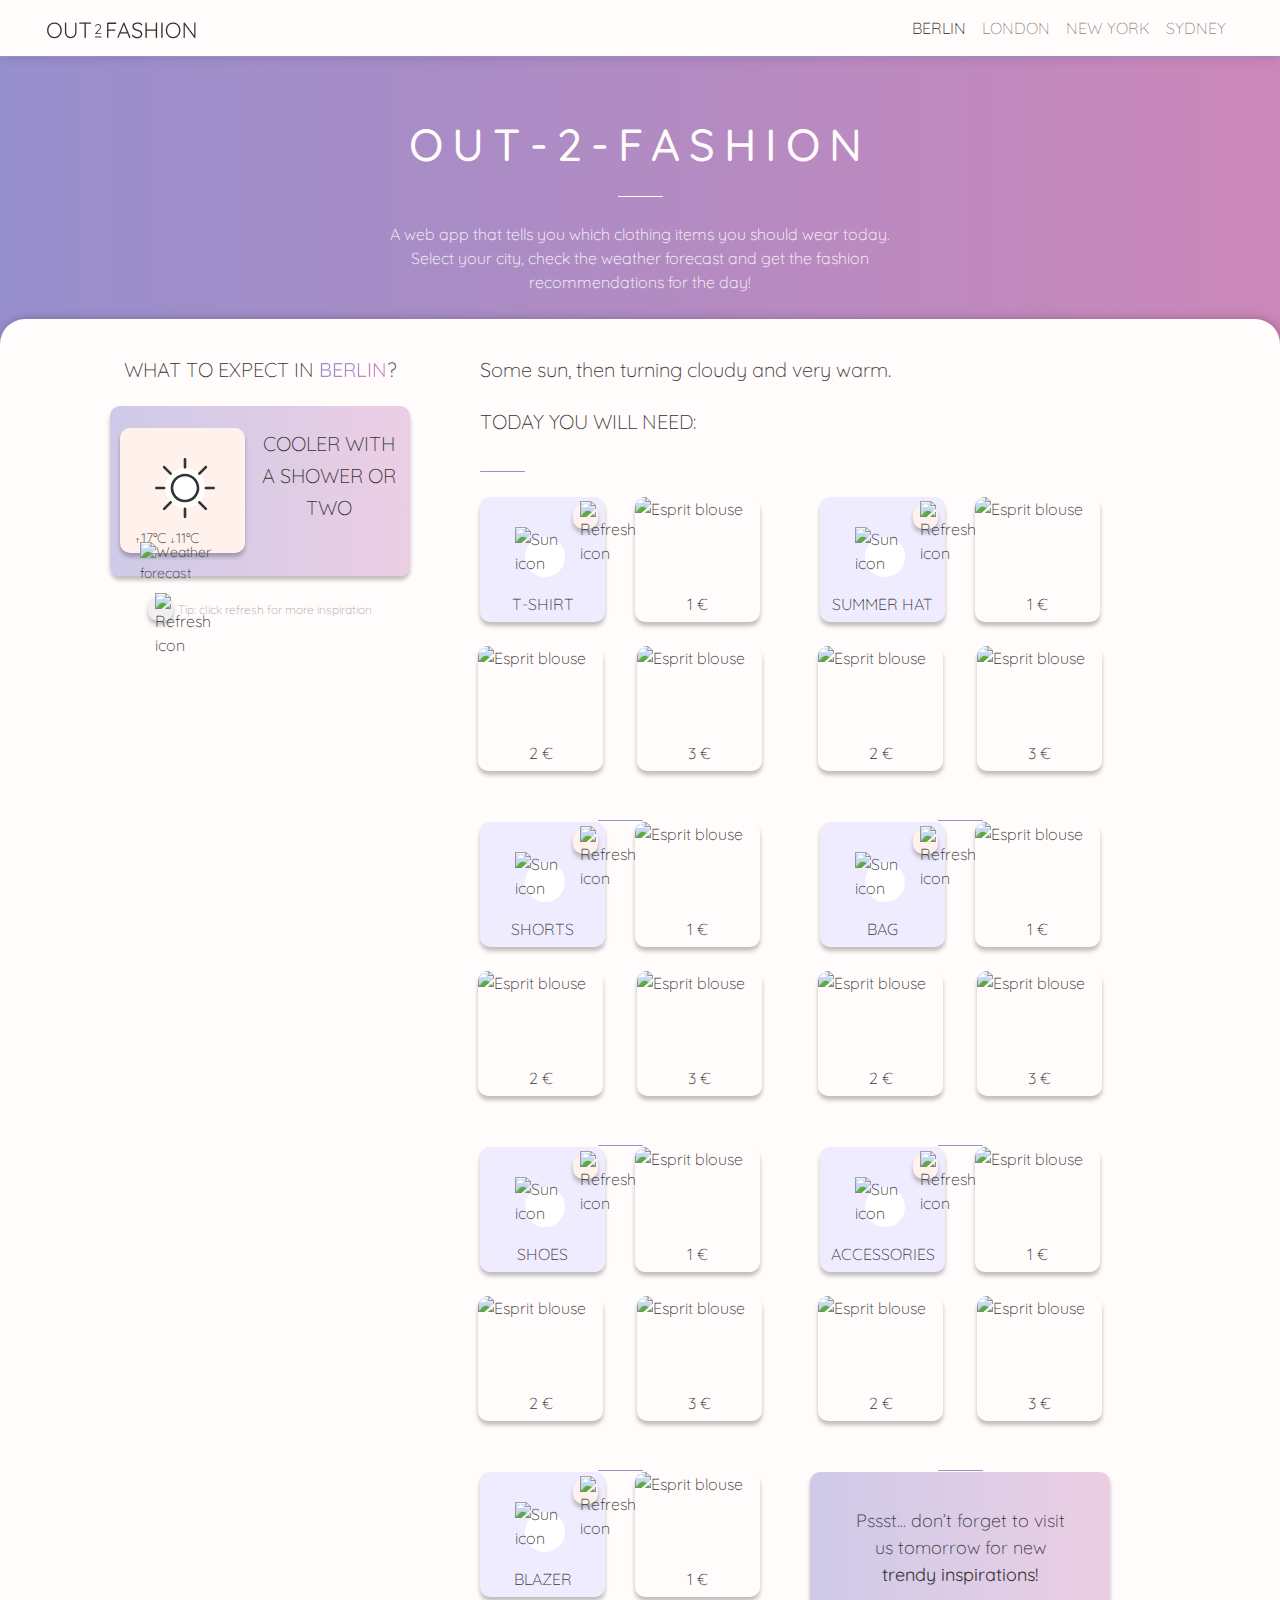
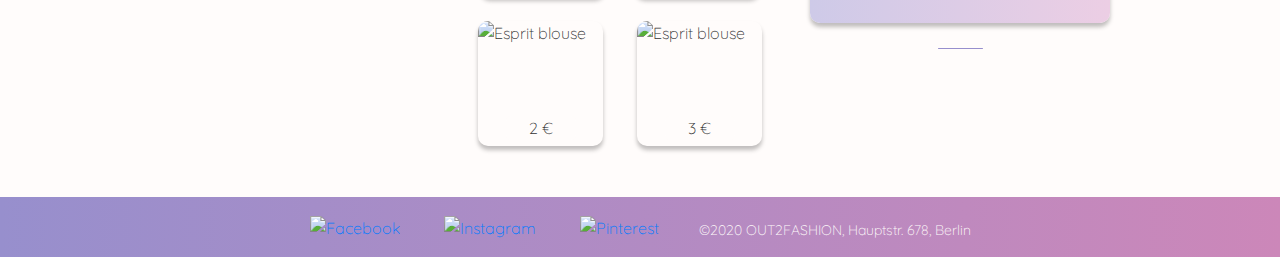
==== commit b67f1f6e: "Bring back purple lines" ====
--- a/berlin.html
+++ b/berlin.html
@@ -180,10 +180,10 @@
                                     
                                 </div>
 
-                                <!-- <div class="content-row">
-                                    <div class="line dark">
-                                    </div>
-                                </div> -->
+                                <div class="content-row">
+                                    <div class="line dark">
+                                    </div>
+                                </div>
 
                             </div>
 
@@ -227,10 +227,10 @@
                                     
                                 </div>
 
-                                <!-- <div class="content-row">
-                                    <div class="line dark">
-                                    </div>
-                                </div> -->
+                                <div class="content-row">
+                                    <div class="line dark">
+                                    </div>
+                                </div>
                                 
                             </div>
                             
@@ -274,6 +274,53 @@
                                     
                                 </div>
 
+                                <div class="content-row">
+                                    <div class="line dark">
+                                    </div>
+                                </div>
+                                
+                            </div>
+
+                            <!-- fourth recommendation item square JACKETS/BLAZERS-->
+                            <div class="recommended-item-box class-mb-15 content-row">
+
+                                <div class="content-row">
+
+                                    <div class="square recommended-item-square radius shadow-main class-mr-15">
+                                        <div class="clothes-icon">
+                                            <div class="refresh-square radius shadow-main float-right">
+                                                <img src="assets/images/svg-icon-refresh.svg" alt="Refresh icon" class="refresh-icon">
+                                            </div>
+                                            <div class="circle">
+                                                <img src="assets/images/clothes-icons/svg-icon-clothes-cardigan.svg" class="weather-clothes-icon-hp icon-active" alt="Sun icon">
+                                            </div>
+                                        </div>
+                                        <p class="item-text text-center">
+                                            <span class="item-name text-uppercase">Blazer</span>
+                                        </p>
+                                    </div>
+
+                                    <div class="clothes-square class-ml-15">
+                                        <img src="assets/images/img-clothes-hp-2-blouse.png"  class="square radius shadow-main" alt="Esprit blouse">
+                                        <p class="price-hp text-center radius-small"><span class="price-tag">1 €</span></p>
+                                    </div>
+
+                                </div>
+
+                                <div class="content-row">
+
+                                    <div class="clothes-square class-mr-15">
+                                        <img src="assets/images/img-clothes-hp-2-blouse.png"  class="square radius shadow-main" alt="Esprit blouse">
+                                        <p class="price-hp text-center radius-small"><span class="price-tag">2 €</span></p>
+                                    </div>
+
+                                    <div class="clothes-square class-ml-15">
+                                        <img src="assets/images/img-clothes-hp-2-blouse.png"  class="square radius shadow-main" alt="Esprit blouse">
+                                        <p class="price-hp text-center radius-small"><span class="price-tag">3 €</span></p>
+                                    </div>
+                                    
+                                </div>
+
                                 <!-- <div class="content-row">
                                     <div class="line dark">
                                     </div>
@@ -281,53 +328,6 @@
                                 
                             </div>
 
-                            <!-- fourth recommendation item square JACKETS/BLAZERS-->
-                            <div class="recommended-item-box class-mb-15 content-row">
-
-                                <div class="content-row">
-
-                                    <div class="square recommended-item-square radius shadow-main class-mr-15">
-                                        <div class="clothes-icon">
-                                            <div class="refresh-square radius shadow-main float-right">
-                                                <img src="assets/images/svg-icon-refresh.svg" alt="Refresh icon" class="refresh-icon">
-                                            </div>
-                                            <div class="circle">
-                                                <img src="assets/images/clothes-icons/svg-icon-clothes-cardigan.svg" class="weather-clothes-icon-hp icon-active" alt="Sun icon">
-                                            </div>
-                                        </div>
-                                        <p class="item-text text-center">
-                                            <span class="item-name text-uppercase">Blazer</span>
-                                        </p>
-                                    </div>
-
-                                    <div class="clothes-square class-ml-15">
-                                        <img src="assets/images/img-clothes-hp-2-blouse.png"  class="square radius shadow-main" alt="Esprit blouse">
-                                        <p class="price-hp text-center radius-small"><span class="price-tag">1 €</span></p>
-                                    </div>
-
-                                </div>
-
-                                <div class="content-row">
-
-                                    <div class="clothes-square class-mr-15">
-                                        <img src="assets/images/img-clothes-hp-2-blouse.png"  class="square radius shadow-main" alt="Esprit blouse">
-                                        <p class="price-hp text-center radius-small"><span class="price-tag">2 €</span></p>
-                                    </div>
-
-                                    <div class="clothes-square class-ml-15">
-                                        <img src="assets/images/img-clothes-hp-2-blouse.png"  class="square radius shadow-main" alt="Esprit blouse">
-                                        <p class="price-hp text-center radius-small"><span class="price-tag">3 €</span></p>
-                                    </div>
-                                    
-                                </div>
-
-                                <!-- <div class="content-row">
-                                    <div class="line dark">
-                                    </div>
-                                </div> -->
-                                
-                            </div>
-
 
                         </div>
 
@@ -374,10 +374,10 @@
                                     
                                 </div>
 
-                                <!-- <div class="content-row">
-                                    <div class="line dark">
-                                    </div>
-                                </div> -->
+                                <div class="content-row">
+                                    <div class="line dark">
+                                    </div>
+                                </div>
                                 
                             </div>
 
@@ -421,10 +421,10 @@
                                     
                                 </div>
 
-                                <!-- <div class="content-row">
-                                    <div class="line dark">
-                                    </div>
-                                </div> -->
+                                <div class="content-row">
+                                    <div class="line dark">
+                                    </div>
+                                </div>
                                 
                             </div>
 
@@ -468,10 +468,10 @@
                                     
                                 </div>
 
-                                <!-- <div class="content-row">
-                                    <div class="line dark">
-                                    </div>
-                                </div> -->
+                                <div class="content-row">
+                                    <div class="line dark">
+                                    </div>
+                                </div>
                                 
                             </div>
 
@@ -479,6 +479,13 @@
                             <div class="content-row last-box shadow-main radius">
                                 <p class="text-center">Pssst... don’t forget to visit us tomorrow for new <span class="regular-weight">trendy inspirations!</span></p>
                             </div>
+
+                            <div class="content-row">
+                                <div class="line dark">
+                                </div>
+                            </div>
+
+
                         </div>
                     </div>
 
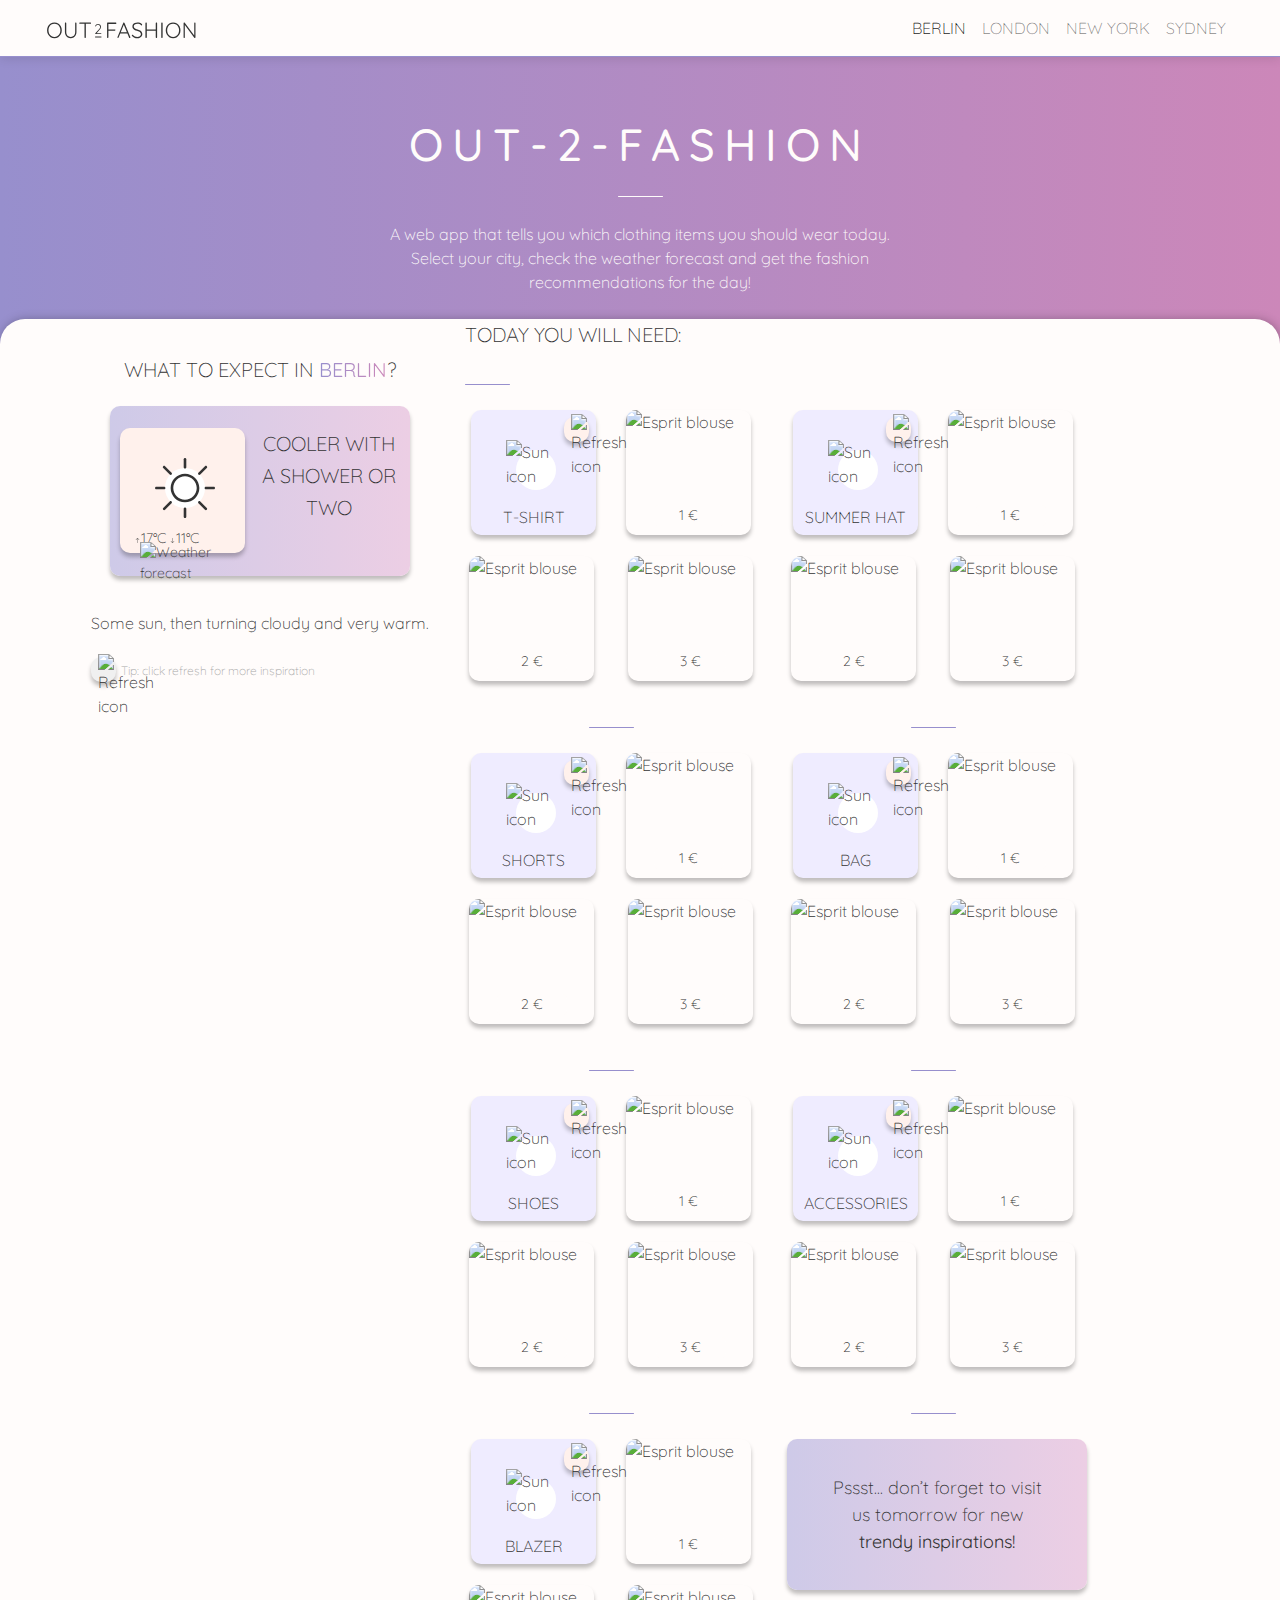
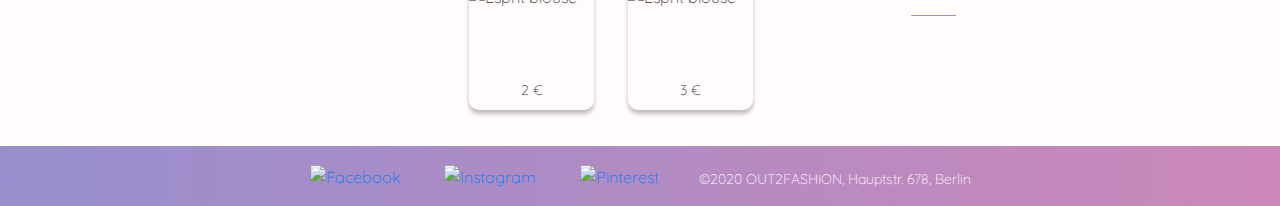
==== commit 0fb9ee30: "Rearrange information structure" ====
--- a/berlin.html
+++ b/berlin.html
@@ -110,6 +110,7 @@
                     </div>
 
                     <div class="content-row">
+                        <h2 class="long-phrase h2-heading">Some sun, then turning cloudy and very warm.</h2>
                         <div class="tip-div">
                             <div class="tip-box radius shadow-main float-left">
                                 <img src="assets/images/svg-icon-refresh.svg" alt="Refresh icon" class="refresh-icon">
@@ -129,8 +130,8 @@
             <div class="col-lg-8" id="content-recommendations-clothes">
             
                 <!-- intro -->
-                <div class="content-row float-left class-ml-15">
-                    <h2 class="long-phrase h2-heading">Some sun, then turning cloudy and very warm.</h2>
+                <div class="content-row float-left">
+                    <!-- <h2 class="long-phrase h2-heading">Some sun, then turning cloudy and very warm.</h2> -->
                     <h2 class="h2-heading text-uppercase">Today you will need:</h2>
                     <div class="line dark float-left">
                     </div>
--- a/assets/css/style.css
+++ b/assets/css/style.css
@@ -420,7 +420,7 @@
     margin: 0 auto;
     position: relative;
     bottom: 30px;
-
+    font-size: 14px;
 }
 /* General styles and effects */
 
@@ -498,6 +498,7 @@
 
 .long-phrase {
     margin: 35px 0 20px 0;
+    font-size: 16px;
 }
 
 .city-name {
@@ -589,10 +590,10 @@
     font-size: 18px;
 }
 
-.recommended-item-box {
+/* .recommended-item-box {
     width: 310px;
     height: 310px;
-}
+} */
 
 @media (max-width: 991px) {
     #content-recommendations-clothes .content-row {
@@ -612,6 +613,47 @@
     #content-recommendations-clothes .line {
         float: none!important;
     }
+    .last-box {
+        margin-bottom: 30px;
+    }
+}
+
+@media (max-width: 345px) {
+    .recommended-item-box {
+        /* width: auto; */
+    }
+
+    .last-box {
+        width: 260px;
+    }
+
+    .content-forecast {
+        width: 260px;
+    }
+
+    .short-phrase {
+        font-size: 16px;
+        width: 130px;
+        position: relative;
+        top: 15px;
+    }
+
+    .forecast-text {
+        top: 75px;
+        left: 75px;
+    }
+
+    /* fix the icons' position and content */
+    .icon-active {
+        left: -5px;
+        bottom: 0px;
+        height: 40px;
+    }
+
+    .item-text {
+        font-size: 14px;
+        top: 30px;
+    }
 }
 
 /* Berlin */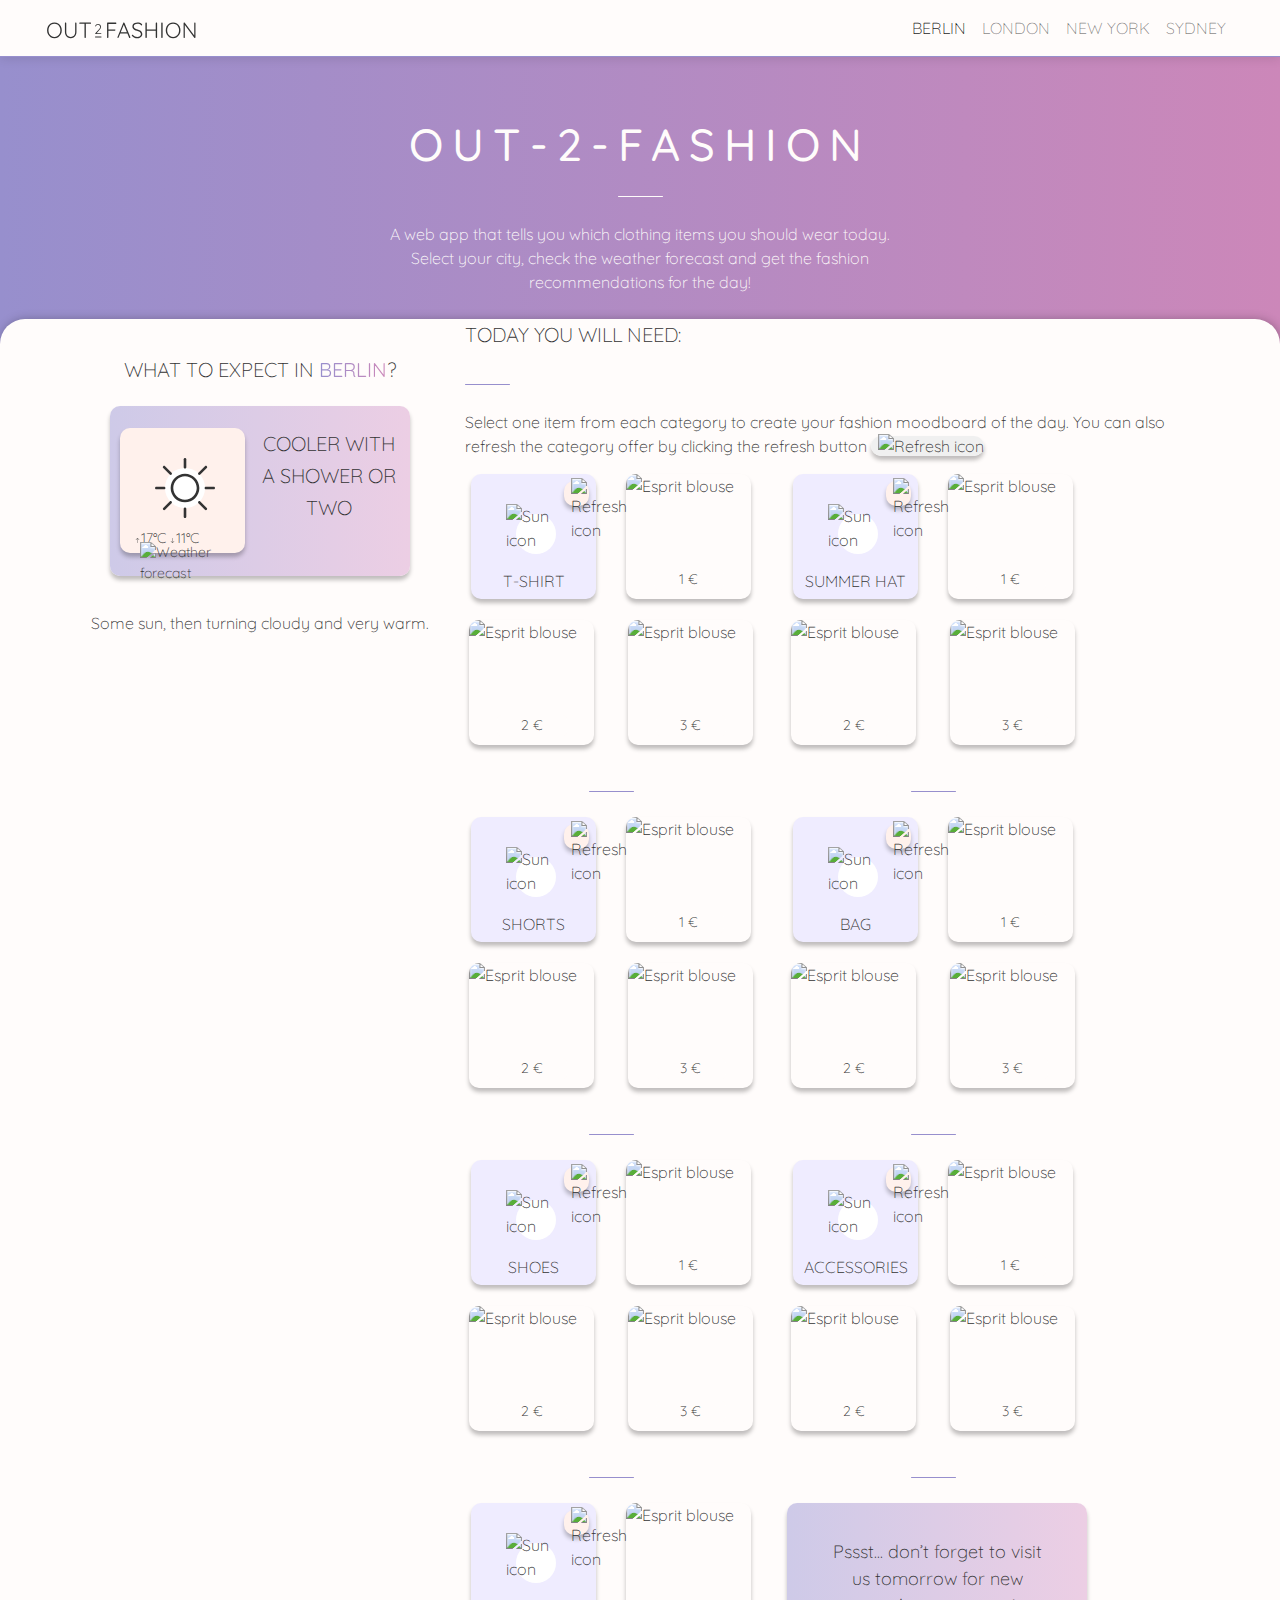
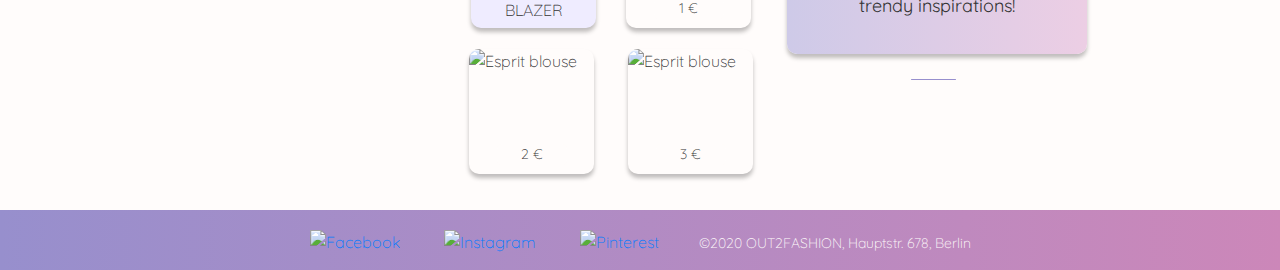
==== commit feb133ec: "Change refresh div to span to put it in a p" ====
--- a/berlin.html
+++ b/berlin.html
@@ -111,12 +111,12 @@
 
                     <div class="content-row">
                         <h2 class="long-phrase h2-heading">Some sun, then turning cloudy and very warm.</h2>
-                        <div class="tip-div">
+                        <!-- <div class="tip-div">
                             <div class="tip-box radius shadow-main float-left">
                                 <img src="assets/images/svg-icon-refresh.svg" alt="Refresh icon" class="refresh-icon">
                             </div>
                             <p class="float-left">Tip: click refresh for more inspiration</p>
-                        </div>
+                        </div> -->
                     </div>
 
                 </div>
@@ -137,6 +137,22 @@
                     </div>
                 </div>
 
+                <div class="content-row float-left">
+                    <p class="description">
+
+                        Select one item from each category to create your fashion moodboard of the day. 
+                        You can also refresh the category offer by clicking the refresh button 
+                        <span class="tip-box radius shadow-main">
+                            <img src="assets/images/svg-icon-refresh.svg" alt="Refresh icon" class="refresh-icon">
+                        </span>
+                    </p>
+                    <!-- <div class="tip-div">
+                            <div class="tip-box radius shadow-main float-left">
+                                <img src="assets/images/svg-icon-refresh.svg" alt="Refresh icon" class="refresh-icon">
+                            </div>
+                            <p class="text-left">Tip: click refresh for more inspiration</p>
+                        </div> -->
+                </div>
 
                     <div class="row float-left">
                         <div class="col-lg-6 column-1">
--- a/assets/css/style.css
+++ b/assets/css/style.css
@@ -512,17 +512,6 @@
     margin: 20px 0 40px 15px;
 }
 
-.tip-div {
-    margin-top: 20px;
-}
-
-.tip-div p {
-    font-size: 12px;
-    margin-left: 5px;
-    margin-top: 5px;
-    color: #A8A8A8;
-}
-
 .tip-box {
     width: 25px;
     height: 25px;
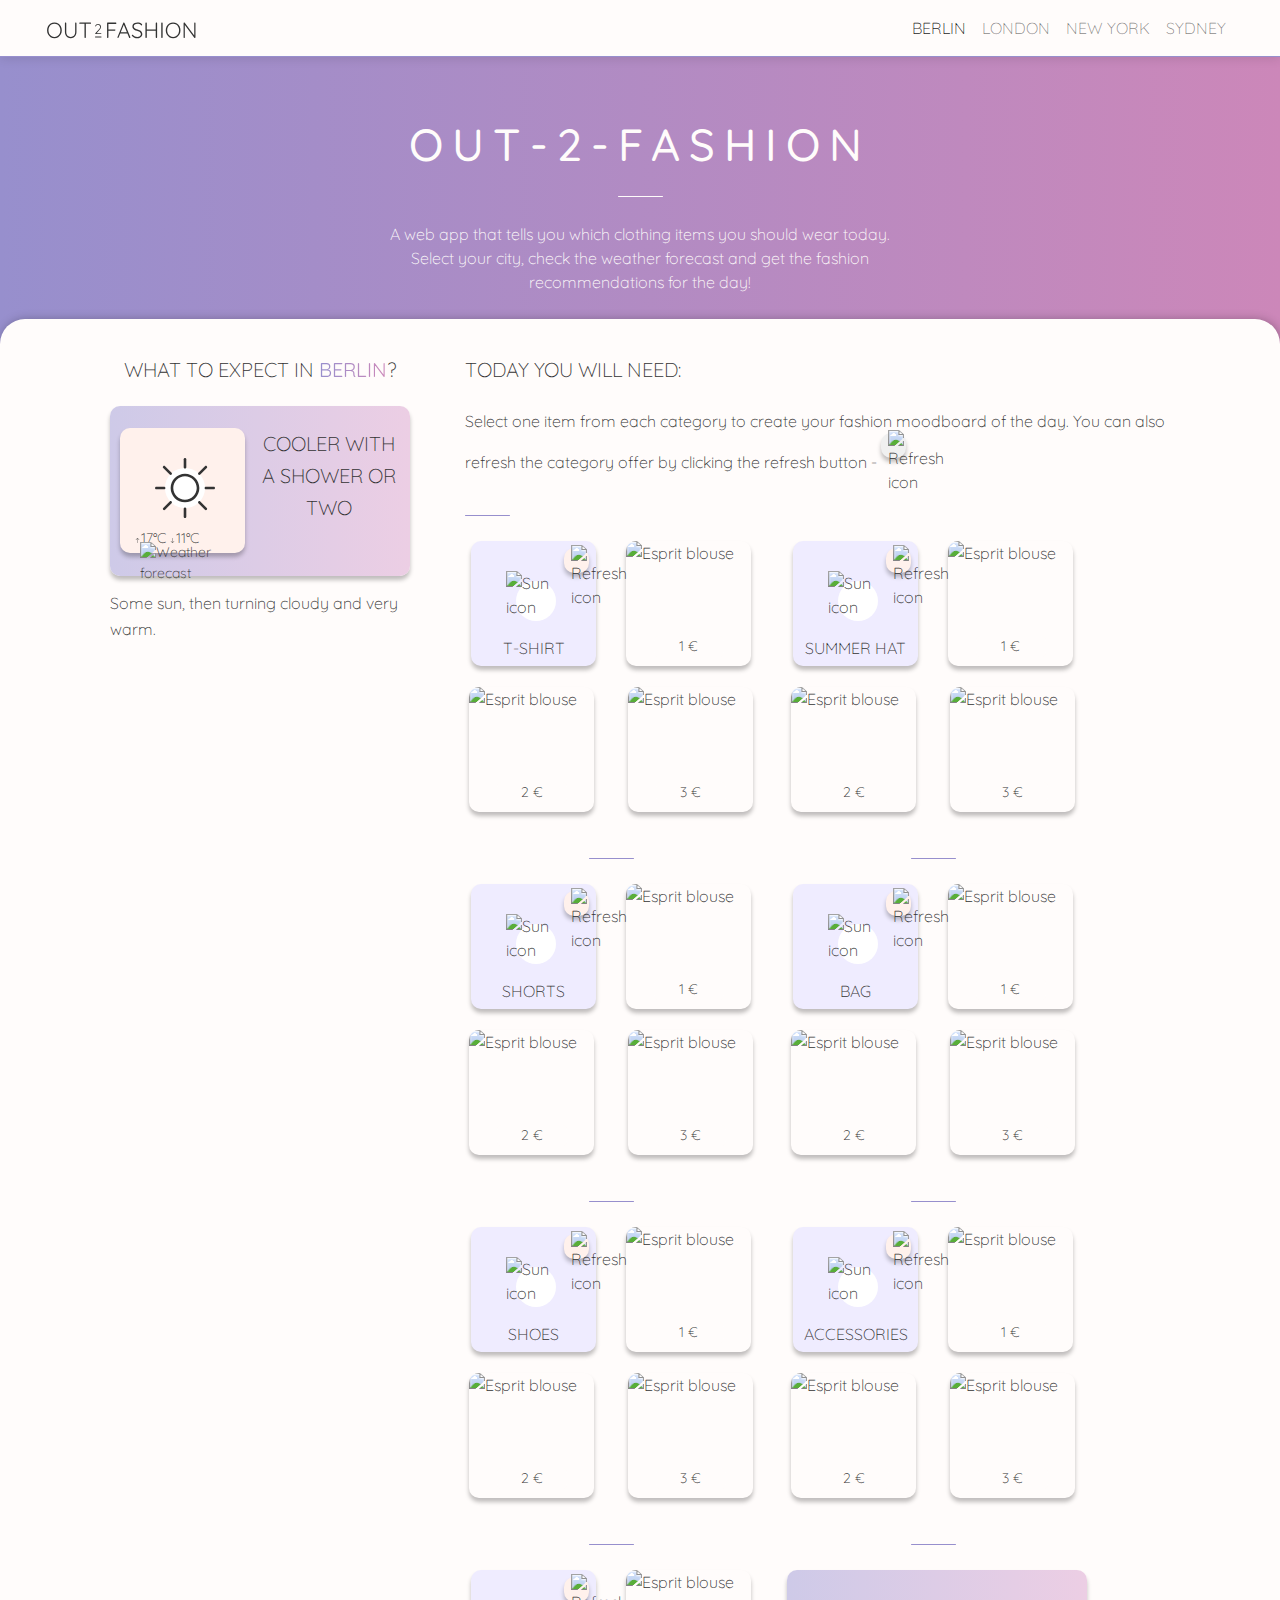
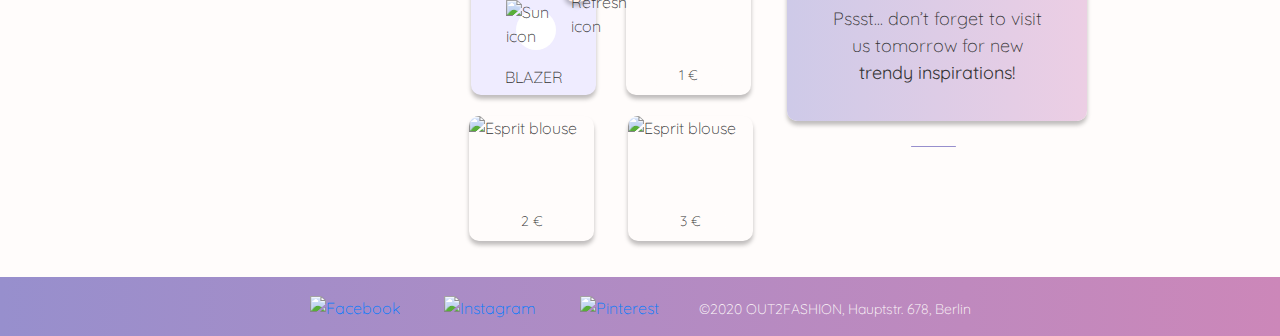
==== commit 29f2dfb7: "Align elements, improve refresh box, clean code" ====
--- a/berlin.html
+++ b/berlin.html
@@ -110,19 +110,12 @@
                     </div>
 
                     <div class="content-row">
-                        <h2 class="long-phrase h2-heading">Some sun, then turning cloudy and very warm.</h2>
-                        <!-- <div class="tip-div">
-                            <div class="tip-box radius shadow-main float-left">
-                                <img src="assets/images/svg-icon-refresh.svg" alt="Refresh icon" class="refresh-icon">
-                            </div>
-                            <p class="float-left">Tip: click refresh for more inspiration</p>
-                        </div> -->
+                        <h2 class="long-phrase h2-heading class-mt-15">Some sun, then turning cloudy and very warm.</h2>
                     </div>
 
                 </div>
 
             </div>
-
 
 
 
@@ -130,32 +123,33 @@
             <div class="col-lg-8" id="content-recommendations-clothes">
             
                 <!-- intro -->
-                <div class="content-row float-left">
-                    <!-- <h2 class="long-phrase h2-heading">Some sun, then turning cloudy and very warm.</h2> -->
-                    <h2 class="h2-heading text-uppercase">Today you will need:</h2>
-                    <div class="line dark float-left">
-                    </div>
+                <div class="content-row float-left class-mb-15">
+                    <h2 class="h2-heading text-uppercase text-left">Today you will need:</h2>
                 </div>
 
                 <div class="content-row float-left">
                     <p class="description">
 
                         Select one item from each category to create your fashion moodboard of the day. 
-                        You can also refresh the category offer by clicking the refresh button 
+                        You can also refresh the category offer by clicking the refresh button - 
                         <span class="tip-box radius shadow-main">
                             <img src="assets/images/svg-icon-refresh.svg" alt="Refresh icon" class="refresh-icon">
                         </span>
                     </p>
-                    <!-- <div class="tip-div">
-                            <div class="tip-box radius shadow-main float-left">
-                                <img src="assets/images/svg-icon-refresh.svg" alt="Refresh icon" class="refresh-icon">
-                            </div>
-                            <p class="text-left">Tip: click refresh for more inspiration</p>
-                        </div> -->
+
+                    <div class="line dark float-left">
+                    </div>
                 </div>
-
-                    <div class="row float-left">
-                        <div class="col-lg-6 column-1">
+<!-- 
+                <div class="content-row float-left">
+                    <div class="line dark">
+                    </div>
+                </div> -->
+
+                <!-- a row withing the lg-8 column with 2 lg-6 columns -->
+
+                <div class="row float-left">
+                    <div class="col-lg-6 column-1">
 
                             <!-- first recommendation item square TOP -->
                             <div class="recommended-item-box class-mb-15 content-row">
@@ -346,10 +340,9 @@
                             </div>
 
 
-                        </div>
-
-
-                        <div class="col-lg-6 column-2">
+                    </div>
+
+                    <div class="col-lg-6 column-2">
 
                             <!-- fifth recommendation item square UMBRELLA/SUMMER-HATS/WINTER-ACCESSORIES-->
                             <div class="recommended-item-box class-mb-15 content-row">
@@ -505,9 +498,9 @@
 
                         </div>
                     </div>
-
-
             </div>
+
+
         </div>
     </div>
 </section>
--- a/assets/css/style.css
+++ b/assets/css/style.css
@@ -497,8 +497,8 @@
 }
 
 .long-phrase {
-    margin: 35px 0 20px 0;
     font-size: 16px;
+    max-width: 300px;
 }
 
 .city-name {
@@ -516,6 +516,7 @@
     width: 25px;
     height: 25px;
     background-color: #F0F0F0;
+    display: inline-block;
 }
 
 .refresh-square {
@@ -563,6 +564,14 @@
     position: relative;
     top: 55px;
 }
+
+#content-recommendations-clothes {
+    margin-top: 35px;
+}
+
+/* .description {
+    margin-bottom: 35px;
+} */
 
 .last-box{
     background: rgb(206,202,232);
@@ -605,6 +614,10 @@
     .last-box {
         margin-bottom: 30px;
     }
+
+    .description {
+        max-width: 300px;
+    }
 }
 
 @media (max-width: 345px) {
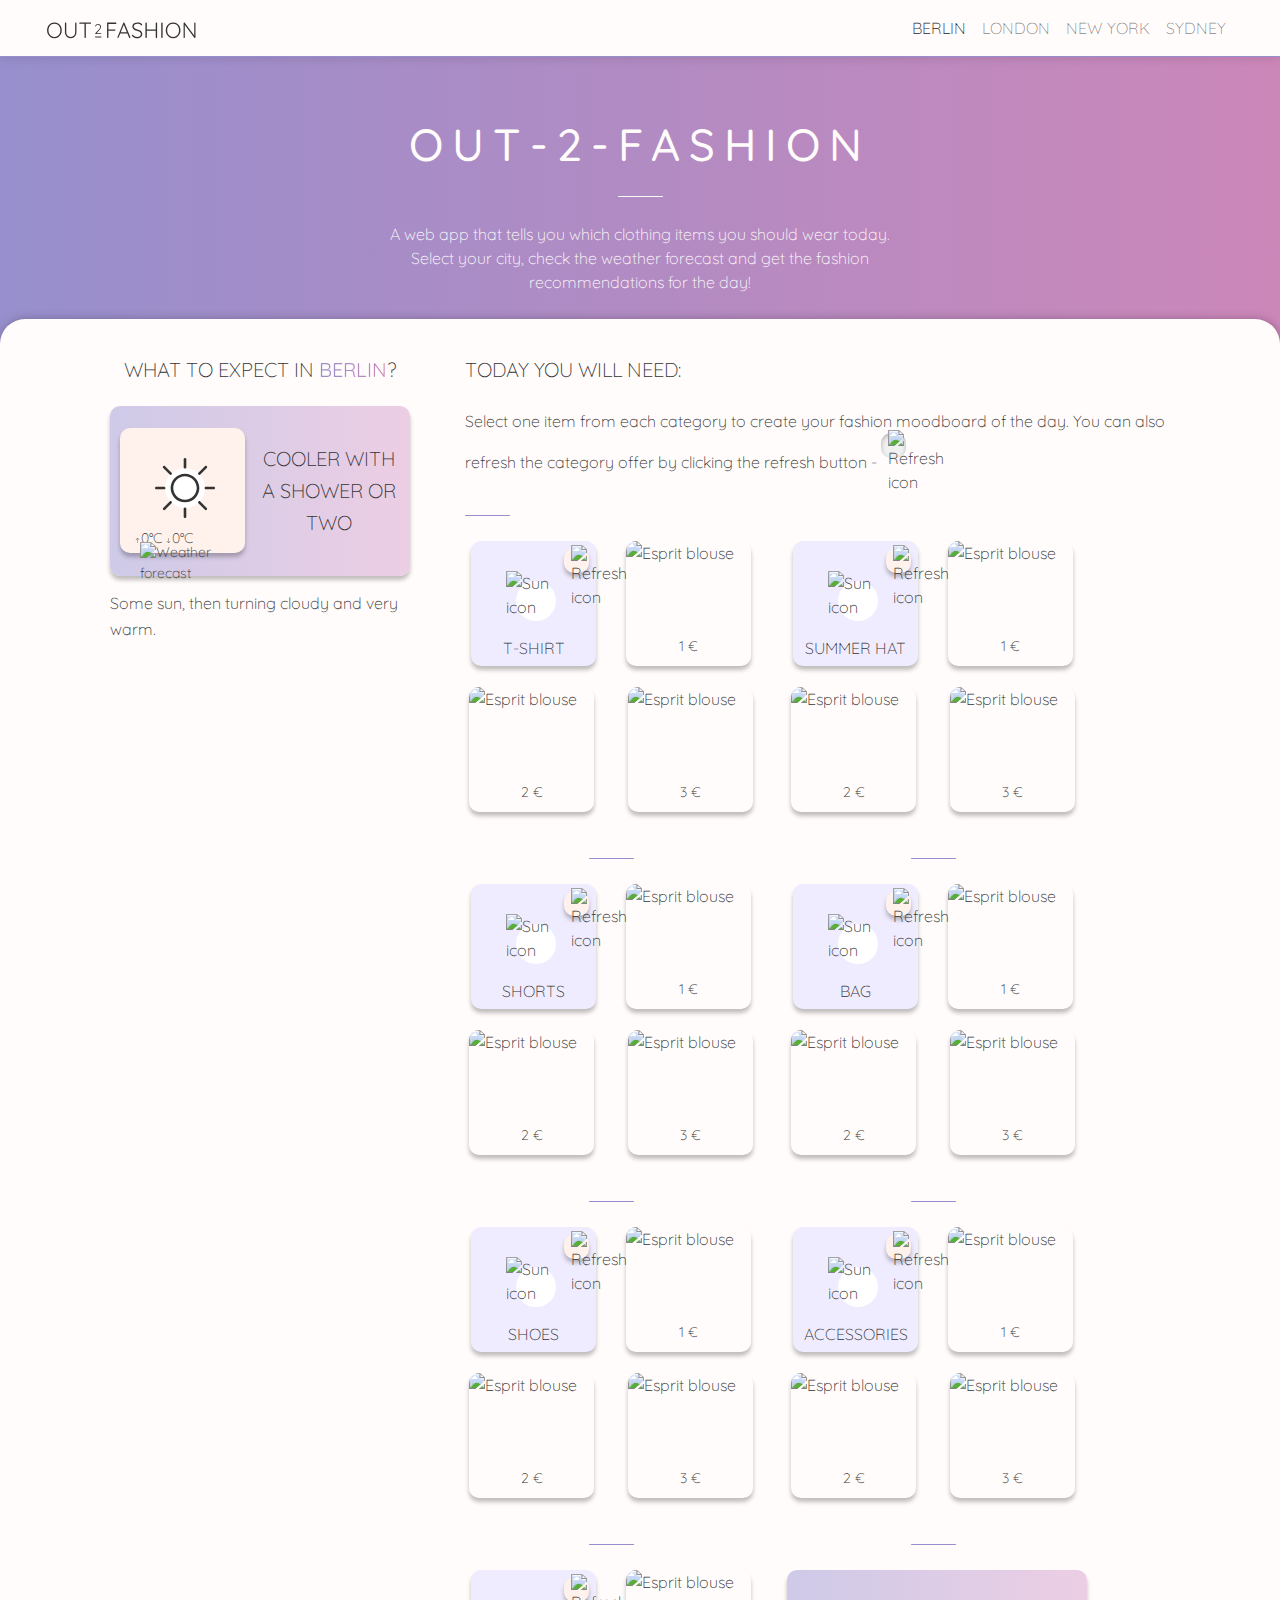
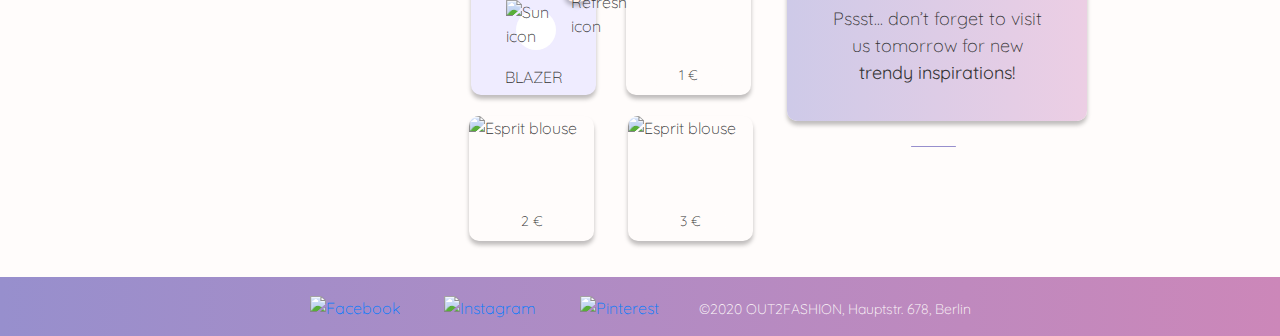
==== commit a8d1365b: "Import min and max temperatures" ====
--- a/berlin.html
+++ b/berlin.html
@@ -12,7 +12,7 @@
     <link href="assets/css/style.css" rel="stylesheet">
 
     <script src="https://ajax.googleapis.com/ajax/libs/jquery/3.4.1/jquery.min.js"></script>
-    <script type="text/javascript" src="assets/js/search-api.js"></script>
+    <script type="text/javascript" src="assets/js/script.js"></script>
 </head>
 
 <body>
@@ -93,9 +93,9 @@
 
                                     <p class="forecast-text">
                                         <img src="assets/images/svg-icon-arrow-up.svg" class="arrow-icon" alt="Arrow up">
-                                        <span class="max-temperature">17</span>°C
+                                        <span class="max-temperature">0</span>°C
                                         <img src="assets/images/svg-icon-arrow-down.svg" class="arrow-icon" alt="Arrow down">
-                                        <span class="min-temperature">11</span>°C
+                                        <span class="min-temperature">0</span>°C
                                         <img src="assets/images/weather-icons/svg-icon-weather-rain.svg" class="supporting-weather-icon-img" alt="Weather forecast">
                                     </p>
                                 </div>
@@ -132,7 +132,7 @@
 
                         Select one item from each category to create your fashion moodboard of the day. 
                         You can also refresh the category offer by clicking the refresh button - 
-                        <span class="tip-box radius shadow-main">
+                        <span class="tip-box radius shadow-clicked">
                             <img src="assets/images/svg-icon-refresh.svg" alt="Refresh icon" class="refresh-icon">
                         </span>
                     </p>
@@ -140,11 +140,7 @@
                     <div class="line dark float-left">
                     </div>
                 </div>
-<!-- 
-                <div class="content-row float-left">
-                    <div class="line dark">
-                    </div>
-                </div> -->
+                
 
                 <!-- a row withing the lg-8 column with 2 lg-6 columns -->
 
--- a/assets/css/style.css
+++ b/assets/css/style.css
@@ -494,6 +494,8 @@
 
 .short-phrase {
     padding-left: 10px;
+    position: relative;
+    top: 15px;
 }
 
 .long-phrase {
@@ -636,8 +638,6 @@
     .short-phrase {
         font-size: 16px;
         width: 130px;
-        position: relative;
-        top: 15px;
     }
 
     .forecast-text {
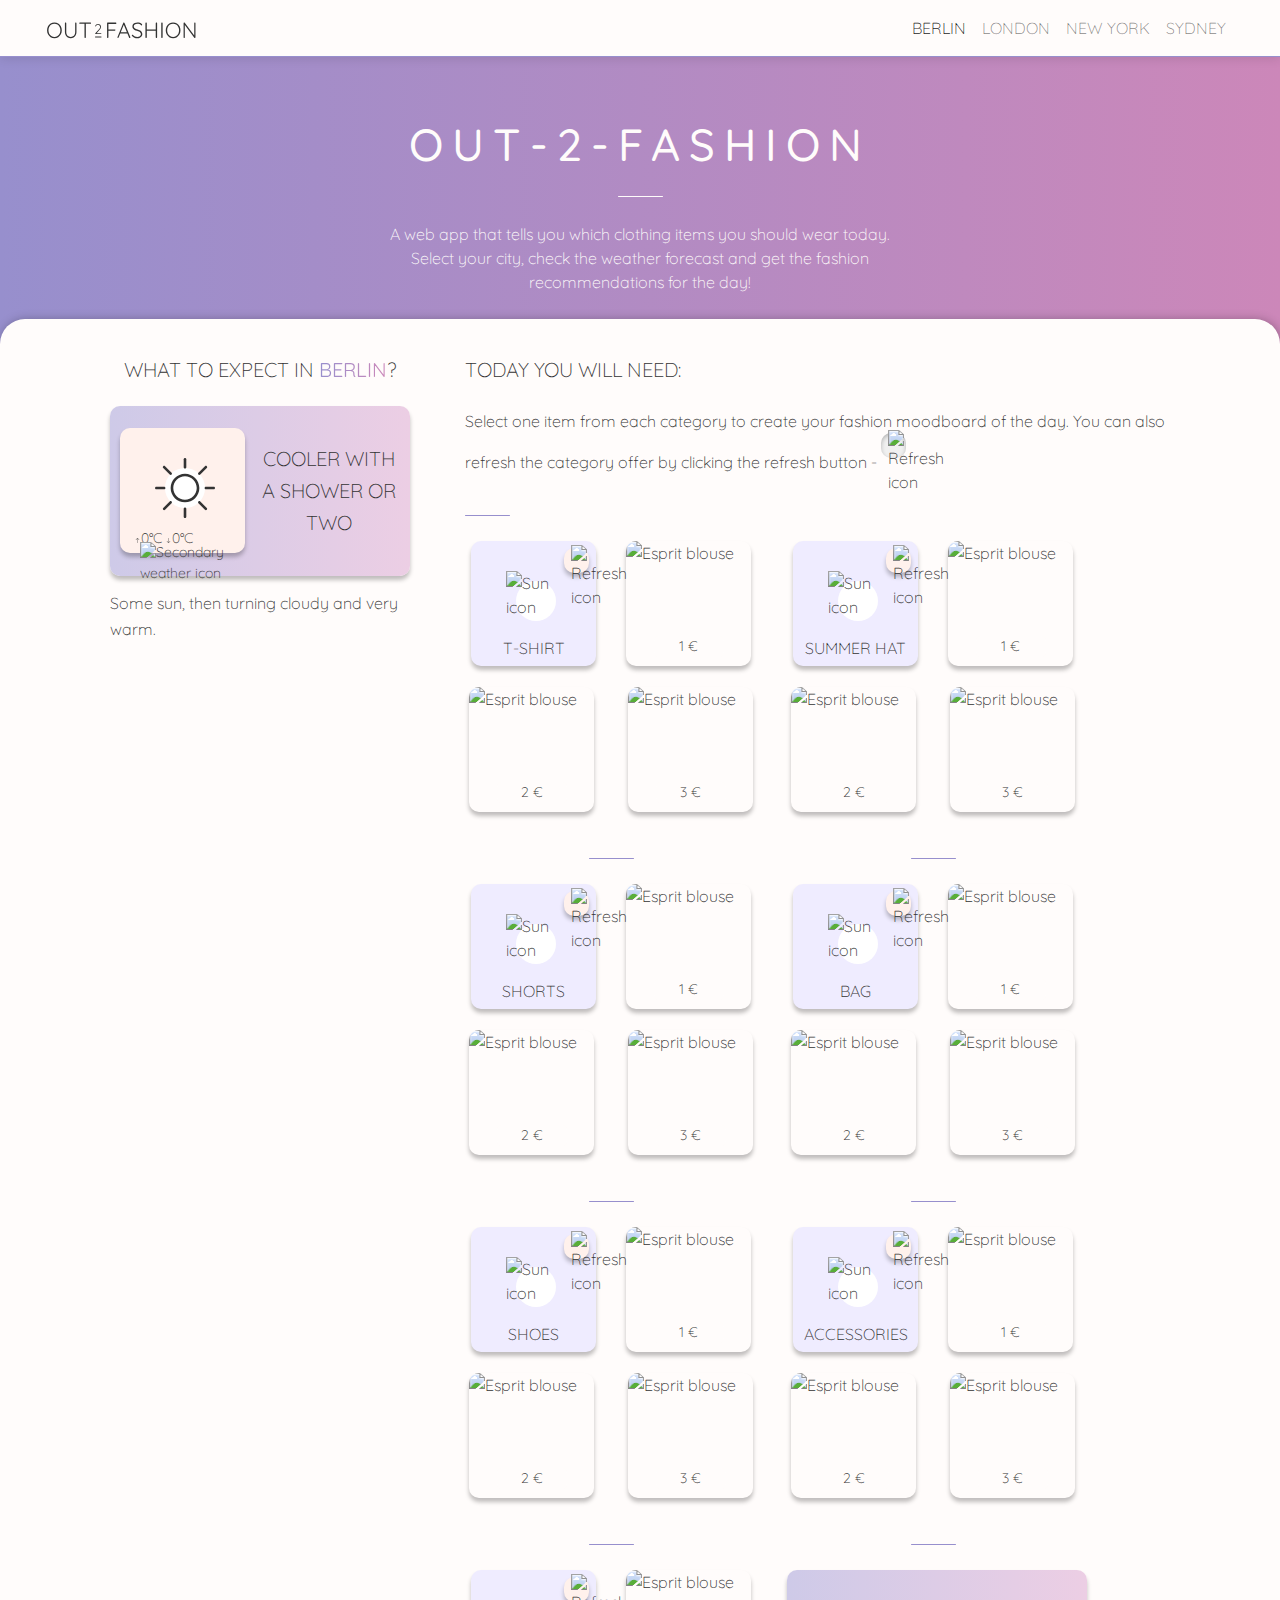
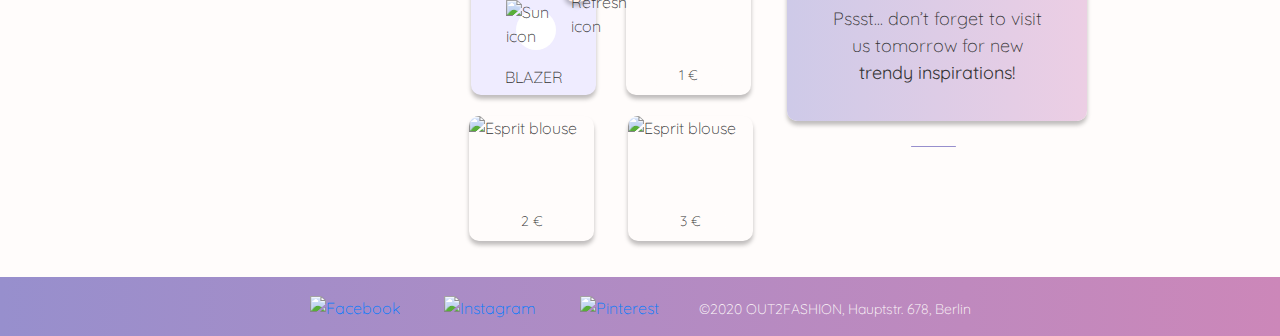
==== commit f6759b1a: "Finish changeWeatherIcons function, upload error image" ====
--- a/berlin.html
+++ b/berlin.html
@@ -86,7 +86,7 @@
                                     <!-- weather icon content combined -->
                                     <div class="weather-icon">
                                         <div class="circle">
-                                            <img src="assets/images/weather-icons/svg-icon-weather-sun.svg" class="weather-clothes-icon-hp icon-active" alt="Sun icon">
+                                            <img src="assets/images/weather-icons/svg-icon-weather-sun.svg" id="main-weather-icon" class="weather-clothes-icon-hp icon-active" alt="Main weather icon">
                                         </div>
                                     </div>
                                     <!--  -->
@@ -96,7 +96,7 @@
                                         <span class="max-temperature">0</span>°C
                                         <img src="assets/images/svg-icon-arrow-down.svg" class="arrow-icon" alt="Arrow down">
                                         <span class="min-temperature">0</span>°C
-                                        <img src="assets/images/weather-icons/svg-icon-weather-rain.svg" class="supporting-weather-icon-img" alt="Weather forecast">
+                                        <img src="assets/images/weather-icons/svg-icon-weather-rain.svg" id="secondary-weather-icon" class="supporting-weather-icon-img" alt="Secondary weather icon">
                                     </p>
                                 </div>
 
